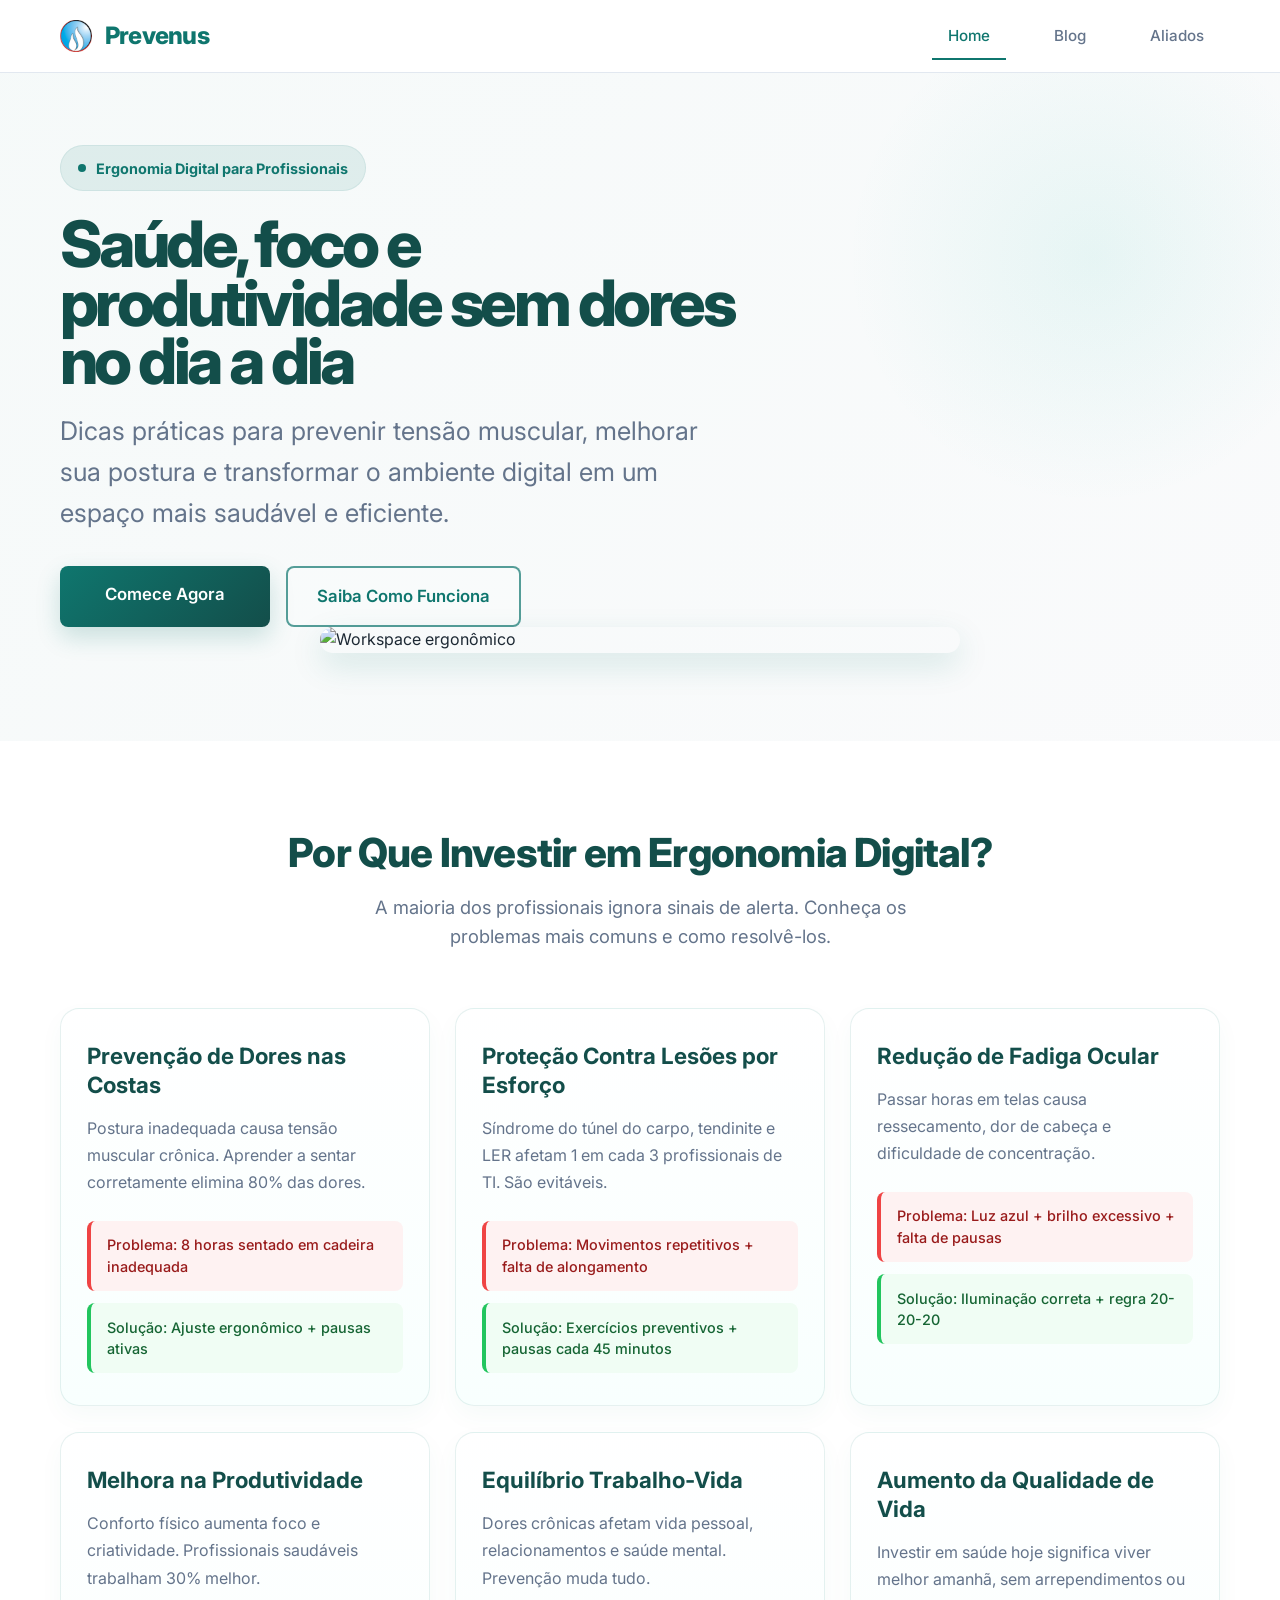
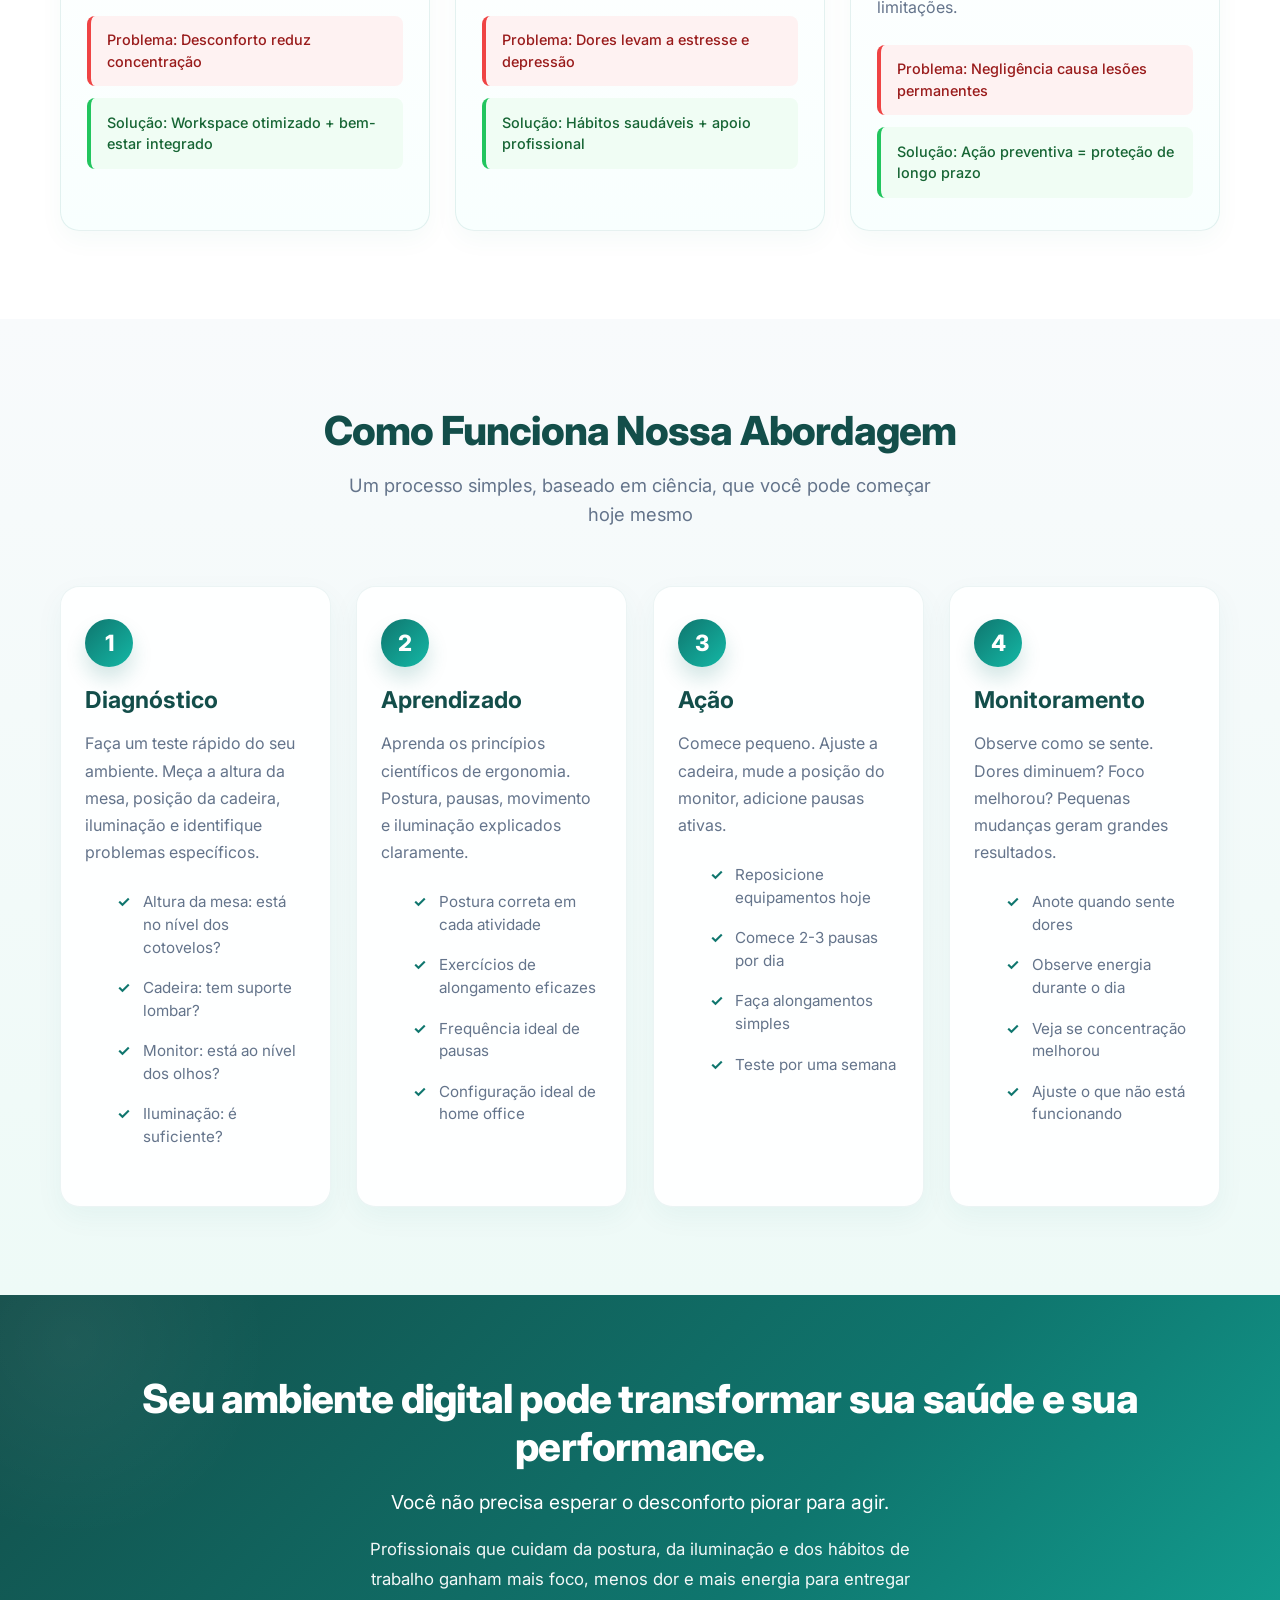
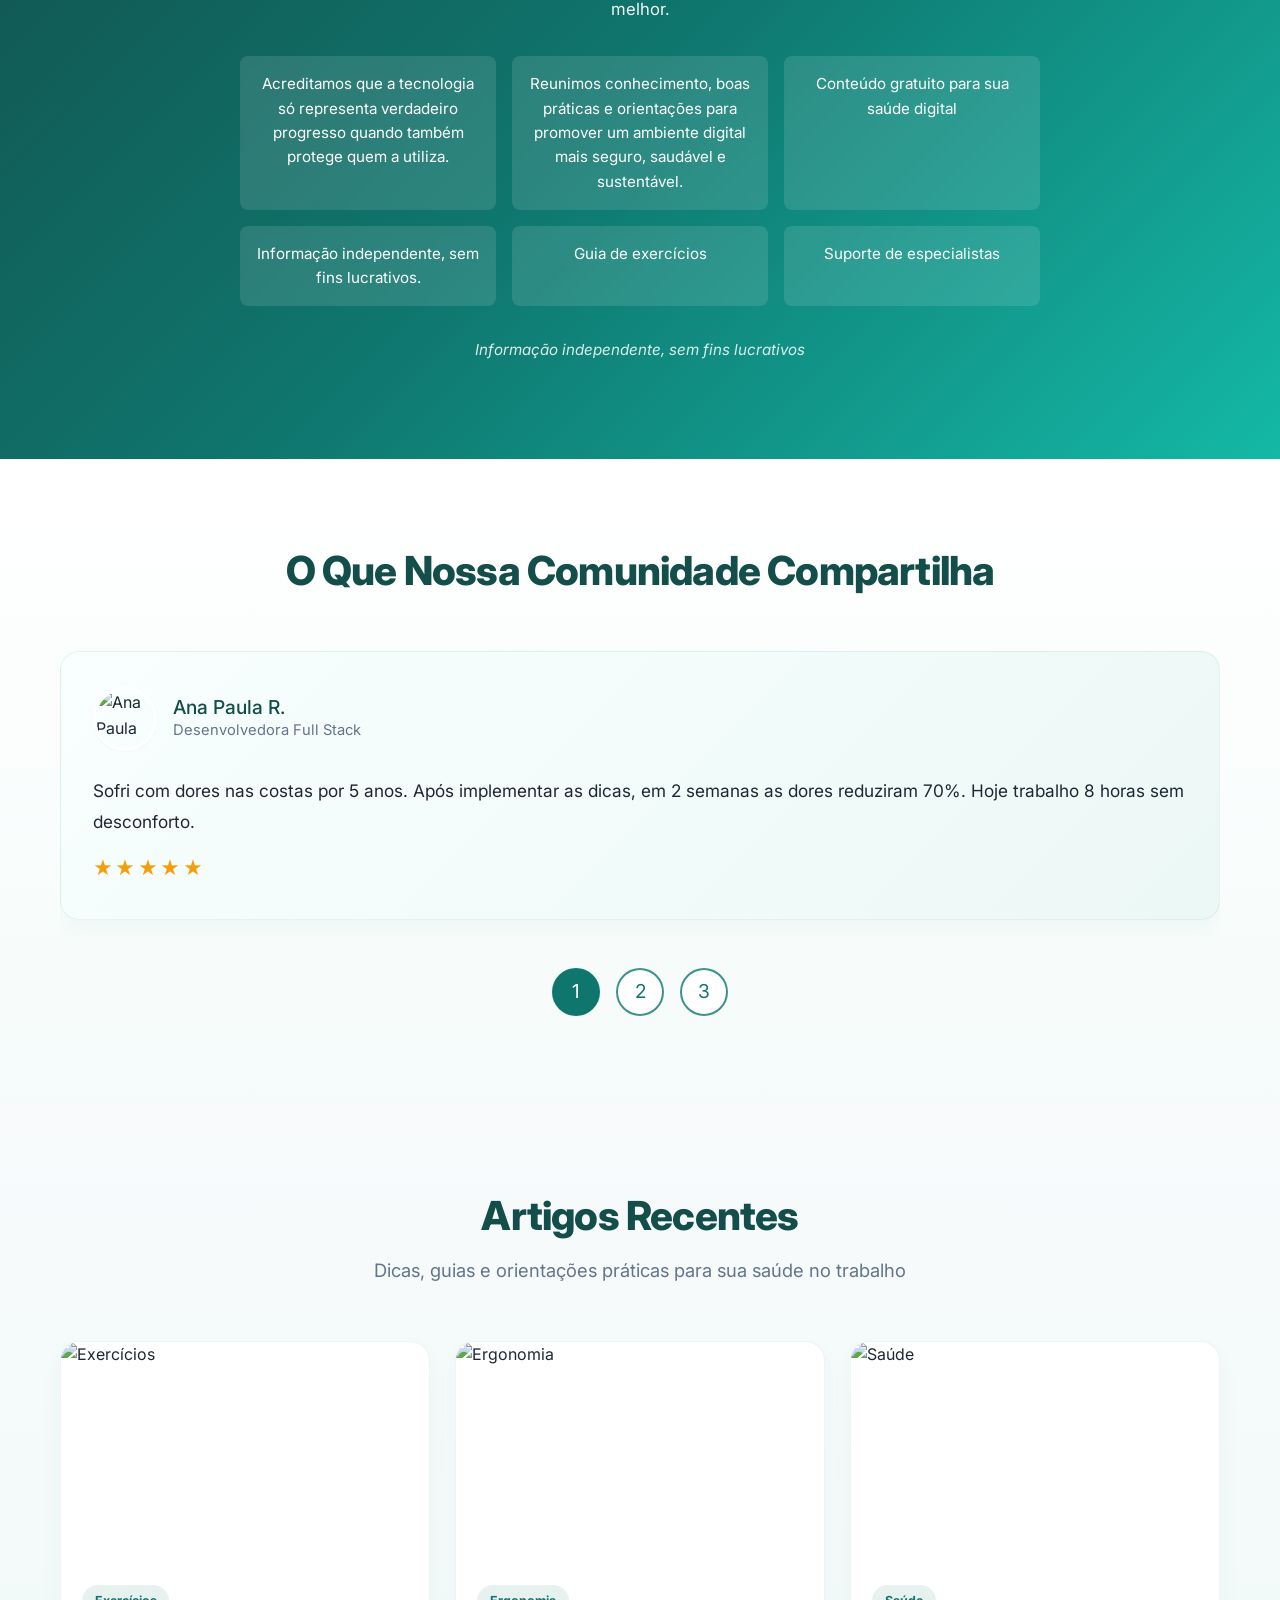
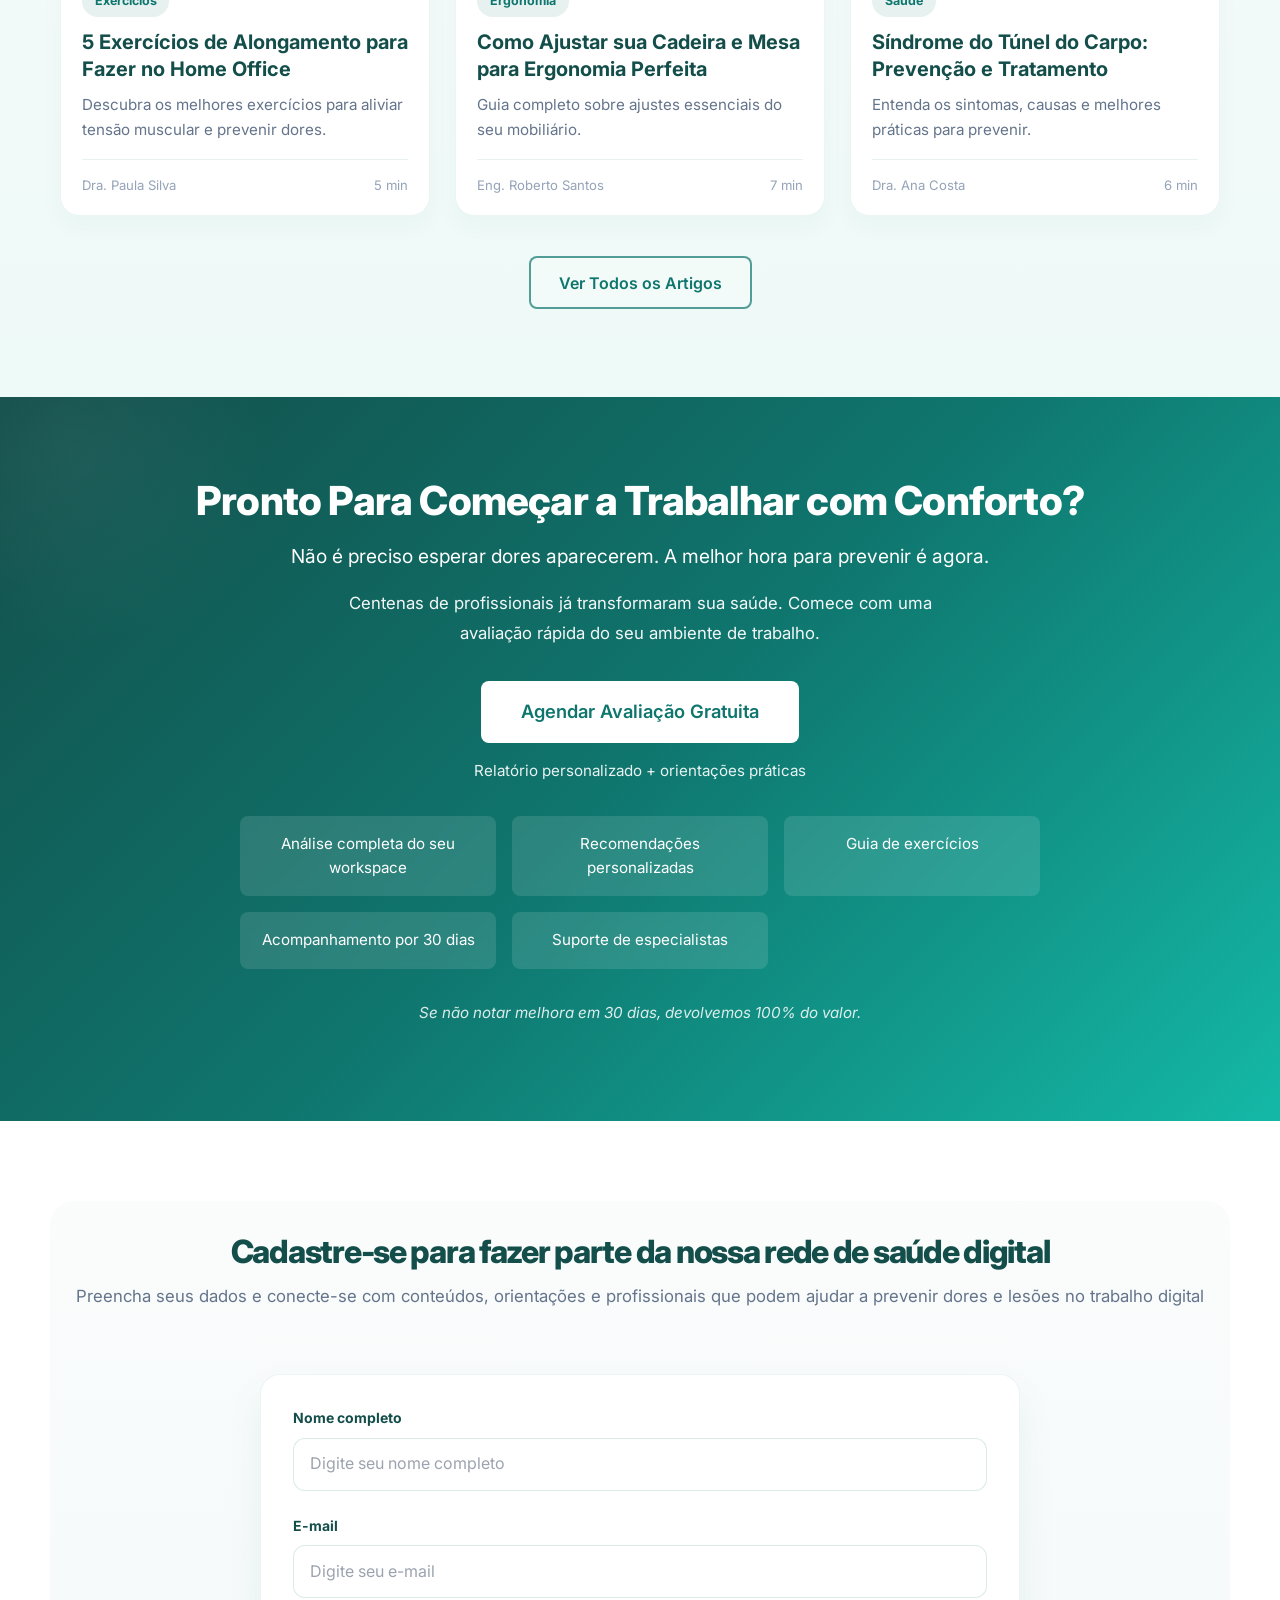
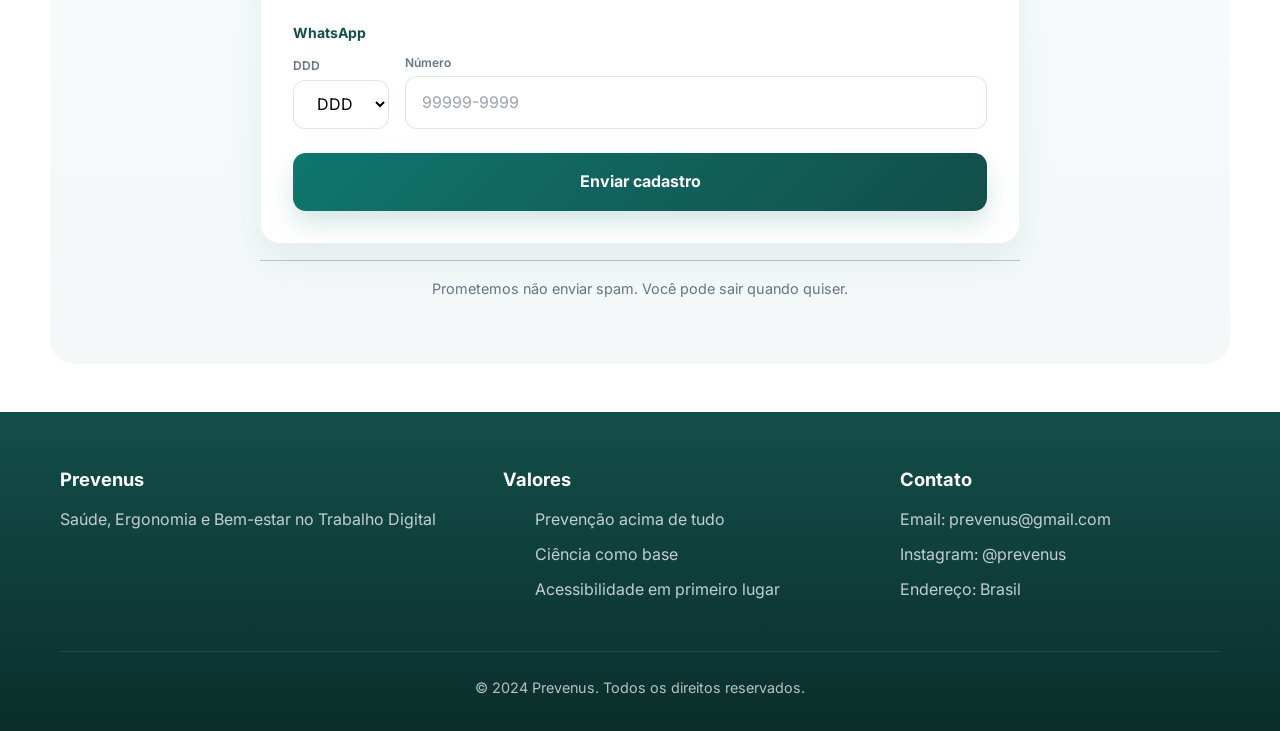
==== index.html @ 3701b4b4 "Initial commit" ====
<!DOCTYPE html>
<html lang="pt-BR">
<head>
    <meta charset="UTF-8">
    <meta name="viewport" content="width=device-width, initial-scale=1.0">
    <title>Prevenus | Ergonomia Digital para Saúde, Produtividade e Bem-Estar</title>
    <meta name="description" content="Prevenus ajuda profissionais de tecnologia a prevenir dores, melhorar a postura e aumentar produtividade com ergonomia digital prática e eficiente.">
    <meta name="keywords" content="ergonomia digital, saúde no trabalho, prevenção de dores, produtividade, home office, bem-estar digital, profissionais de informática">
    <meta property="og:title" content="Prevenus | Ergonomia Digital para Saúde e Produtividade">
    <meta property="og:description" content="Estratégias práticas para prevenir dores, melhorar a postura e manter foco e energia no trabalho digital.">
    <meta property="og:image" content="https://images.pexels.com/photos/3807517/pexels-photo-3807517.jpeg?auto=compress&cs=tinysrgb&w=1200">
    <meta property="og:type" content="website">
    <meta name="twitter:card" content="summary_large_image">
    <meta name="twitter:title" content="Prevenus | Ergonomia Digital para Saúde e Produtividade">
    <meta name="twitter:description" content="Estratégias práticas para prevenir dores, melhorar a postura e manter foco e energia no trabalho digital.">
    <meta name="twitter:image" content="https://images.pexels.com/photos/3807517/pexels-photo-3807517.jpeg?auto=compress&cs=tinysrgb&w=1200">
    <link rel="preconnect" href="https://fonts.googleapis.com">
    <link rel="preconnect" href="https://fonts.gstatic.com" crossorigin>
    <link href="https://fonts.googleapis.com/css2?family=Inter:wght@400;500;600;700;800&display=swap" rel="stylesheet">
    <link href="https://cdn.jsdelivr.net/npm/bootstrap@5.3.3/dist/css/bootstrap.min.css" rel="stylesheet">
    <link rel="stylesheet" href="./css/style.css">
    <link rel="stylesheet" href="./css/estilos_formulario_promocoes.css">
</head>
<body>
    <header class="header">
        <div class="container">
            <a href="index.html" class="logo">
                <span class="logo-icon"><img src="./assets/favicon.ico" alt="Prevenus" class="img-fluid"></span>
                Prevenus
            </a>
            <nav class="nav">
                <a href="index.html" class="nav-link active">Home</a>
                <a href="blog.html" class="nav-link">Blog</a>
                <a href="aliados.html" class="nav-link">Aliados</a>
            </nav>
        </div>
    </header>

    <main>
        <section class="hero">
            <div class="container">
                <div class="hero-content">
                    <div class="hero-badge">
                        <span class="hero-badge-dot"></span>
                        Ergonomia Digital para Profissionais
                    </div>
                    <h1>Saúde, foco e produtividade sem dores no dia a dia</h1>
                    <p class="hero-subtitle">Dicas práticas para prevenir tensão muscular, melhorar sua postura e transformar o ambiente digital em um espaço mais saudável e eficiente.</p>
                    <div class="hero-buttons">
                        <a href="#cta-section" class="btn btn-primary">Comece Agora</a>
                        <a href="#how-it-works" class="btn btn-secondary">Saiba Como Funciona</a>
                    </div>
                </div>
                <div class="hero-image">
                    <img src="https://images.pexels.com/photos/3807517/pexels-photo-3807517.jpeg?auto=compress&cs=tinysrgb&w=800" alt="Workspace ergonômico">
                </div>
            </div>
        </section>

        <section class="benefits">
            <div class="container">
                <div class="section-header">
                    <h2>Por Que Investir em Ergonomia Digital?</h2>
                    <p>A maioria dos profissionais ignora sinais de alerta. Conheça os problemas mais comuns e como resolvê-los.</p>
                </div>
                <div class="benefits-grid">
                    <div class="benefit-card">
                        <h3>Prevenção de Dores nas Costas</h3>
                        <p>Postura inadequada causa tensão muscular crônica. Aprender a sentar corretamente elimina 80% das dores.</p>
                        <div class="problem-solution">
                            <div class="problem">Problema: 8 horas sentado em cadeira inadequada</div>
                            <div class="solution">Solução: Ajuste ergonômico + pausas ativas</div>
                        </div>
                    </div>
                    <div class="benefit-card">
                        <h3>Proteção Contra Lesões por Esforço</h3>
                        <p>Síndrome do túnel do carpo, tendinite e LER afetam 1 em cada 3 profissionais de TI. São evitáveis.</p>
                        <div class="problem-solution">
                            <div class="problem">Problema: Movimentos repetitivos + falta de alongamento</div>
                            <div class="solution">Solução: Exercícios preventivos + pausas cada 45 minutos</div>
                        </div>
                    </div>
                    <div class="benefit-card">
                        <h3>Redução de Fadiga Ocular</h3>
                        <p>Passar horas em telas causa ressecamento, dor de cabeça e dificuldade de concentração.</p>
                        <div class="problem-solution">
                            <div class="problem">Problema: Luz azul + brilho excessivo + falta de pausas</div>
                            <div class="solution">Solução: Iluminação correta + regra 20-20-20</div>
                        </div>
                    </div>
                    <div class="benefit-card">
                        <h3>Melhora na Produtividade</h3>
                        <p>Conforto físico aumenta foco e criatividade. Profissionais saudáveis trabalham 30% melhor.</p>
                        <div class="problem-solution">
                            <div class="problem">Problema: Desconforto reduz concentração</div>
                            <div class="solution">Solução: Workspace otimizado + bem-estar integrado</div>
                        </div>
                    </div>
                    <div class="benefit-card">
                        <h3>Equilíbrio Trabalho-Vida</h3>
                        <p>Dores crônicas afetam vida pessoal, relacionamentos e saúde mental. Prevenção muda tudo.</p>
                        <div class="problem-solution">
                            <div class="problem">Problema: Dores levam a estresse e depressão</div>
                            <div class="solution">Solução: Hábitos saudáveis + apoio profissional</div>
                        </div>
                    </div>
                    <div class="benefit-card">
                        <h3>Aumento da Qualidade de Vida</h3>
                        <p>Investir em saúde hoje significa viver melhor amanhã, sem arrependimentos ou limitações.</p>
                        <div class="problem-solution">
                            <div class="problem">Problema: Negligência causa lesões permanentes</div>
                            <div class="solution">Solução: Ação preventiva = proteção de longo prazo</div>
                        </div>
                    </div>
                </div>
            </div>
        </section>

        <section class="services" id="how-it-works">
            <div class="container">
                <div class="section-header">
                    <h2>Como Funciona Nossa Abordagem</h2>
                    <p>Um processo simples, baseado em ciência, que você pode começar hoje mesmo</p>
                </div>
                <div class="services-grid">
                    <div class="service-card">
                        <div class="service-number">1</div>
                        <h3>Diagnóstico</h3>
                        <p>Faça um teste rápido do seu ambiente. Meça a altura da mesa, posição da cadeira, iluminação e identifique problemas específicos.</p>
                        <ul class="tips-list">
                            <li>Altura da mesa: está no nível dos cotovelos?</li>
                            <li>Cadeira: tem suporte lombar?</li>
                            <li>Monitor: está ao nível dos olhos?</li>
                            <li>Iluminação: é suficiente?</li>
                        </ul>
                    </div>
                    <div class="service-card">
                        <div class="service-number">2</div>
                        <h3>Aprendizado</h3>
                        <p>Aprenda os princípios científicos de ergonomia. Postura, pausas, movimento e iluminação explicados claramente.</p>
                        <ul class="tips-list">
                            <li>Postura correta em cada atividade</li>
                            <li>Exercícios de alongamento eficazes</li>
                            <li>Frequência ideal de pausas</li>
                            <li>Configuração ideal de home office</li>
                        </ul>
                    </div>
                    <div class="service-card">
                        <div class="service-number">3</div>
                        <h3>Ação</h3>
                        <p>Comece pequeno. Ajuste a cadeira, mude a posição do monitor, adicione pausas ativas.</p>
                        <ul class="tips-list">
                            <li>Reposicione equipamentos hoje</li>
                            <li>Comece 2-3 pausas por dia</li>
                            <li>Faça alongamentos simples</li>
                            <li>Teste por uma semana</li>
                        </ul>
                    </div>
                    <div class="service-card">
                        <div class="service-number">4</div>
                        <h3>Monitoramento</h3>
                        <p>Observe como se sente. Dores diminuem? Foco melhorou? Pequenas mudanças geram grandes resultados.</p>
                        <ul class="tips-list">
                            <li>Anote quando sente dores</li>
                            <li>Observe energia durante o dia</li>
                            <li>Veja se concentração melhorou</li>
                            <li>Ajuste o que não está funcionando</li>
                        </ul>
                    </div>
                </div>
            </div>
        </section>

        <section class="cta" id="cta">
            <div class="container">
                <h2>Seu ambiente digital pode transformar sua saúde e sua performance.</h2>
                <p>Você não precisa esperar o desconforto piorar para agir.</p>
                <p class="cta-description">Profissionais que cuidam da postura, da iluminação e dos hábitos de trabalho ganham mais foco, menos dor e mais energia para entregar melhor.</p>
                <div class="cta-features">
                    <div class="cta-feature">Acreditamos que a tecnologia só representa verdadeiro progresso quando também protege quem a utiliza.</div>
                    <div class="cta-feature"> Reunimos conhecimento, boas práticas e orientações para promover um ambiente digital mais seguro, saudável e sustentável.</div>
                    <div class="cta-feature">Conteúdo gratuito para sua saúde digital</div>
                    <div class="cta-feature">Informação independente, sem fins lucrativos.</div>
                    <div class="cta-feature">Guia de exercícios</div>
                    <div class="cta-feature">Suporte de especialistas</div>
                </div>
                <p class="guarantee">Informação independente, sem fins lucrativos</p>
            </div>
        </section>

        <section class="testimonials">
            <div class="container">
                <div class="section-header">
                    <h2>O Que Nossa Comunidade Compartilha</h2>
                </div>
                <div class="testimonials-wrapper">
                    <input type="radio" name="testimonial" id="t1" checked>
                    <input type="radio" name="testimonial" id="t2">
                    <input type="radio" name="testimonial" id="t3">
                    <div class="testimonials-slider">
                        <div class="testimonial-card t1">
                            <div class="testimonial-header">
                                <img src="https://images.pexels.com/photos/774909/pexels-photo-774909.jpeg?auto=compress&cs=tinysrgb&w=200" alt="Ana Paula">
                                <div>
                                    <h4>Ana Paula R.</h4>
                                    <p>Desenvolvedora Full Stack</p>
                                </div>
                            </div>
                            <p class="testimonial-text">Sofri com dores nas costas por 5 anos. Após implementar as dicas, em 2 semanas as dores reduziram 70%. Hoje trabalho 8 horas sem desconforto.</p>
                            <div class="testimonial-rating">&#9733;&#9733;&#9733;&#9733;&#9733;</div>
                        </div>
                        <div class="testimonial-card t2">
                            <div class="testimonial-header">
                                <img src="https://images.pexels.com/photos/1222271/pexels-photo-1222271.jpeg?auto=compress&cs=tinysrgb&w=200" alt="Carlos">
                                <div>
                                    <h4>Carlos M.</h4>
                                    <p>Designer UX/UI</p>
                                </div>
                            </div>
                            <p class="testimonial-text">O guia sobre iluminação foi essencial. Comecei com óculos de filtro azul. Não tenho mais dores de cabeça. Super recomendo!</p>
                            <div class="testimonial-rating">&#9733;&#9733;&#9733;&#9733;&#9733;</div>
                        </div>
                        <div class="testimonial-card t3">
                            <div class="testimonial-header">
                                <img src="https://images.pexels.com/photos/1239291/pexels-photo-1239291.jpeg?auto=compress&cs=tinysrgb&w=200" alt="Marina">
                                <div>
                                    <h4>Marina T.</h4>
                                    <p>Gerente de Projetos</p>
                                </div>
                            </div>
                            <p class="testimonial-text">Implementamos as orientações com toda a equipe. Reduzimos afastamentos em 40% e a produtividade aumentou muito.</p>
                            <div class="testimonial-rating">&#9733;&#9733;&#9733;&#9733;&#9733;</div>
                        </div>
                    </div>
                    <div class="testimonials-nav">
                        <label for="t1" class="testimonial-nav-btn">1</label>
                        <label for="t2" class="testimonial-nav-btn">2</label>
                        <label for="t3" class="testimonial-nav-btn">3</label>
                    </div>
                </div>
            </div>
        </section>

        <section class="articles">
            <div class="container">
                <div class="section-header">
                    <h2>Artigos Recentes</h2>
                    <p>Dicas, guias e orientações práticas para sua saúde no trabalho</p>
                </div>
                <div class="articles-grid">
                    <a href="./posts/post-1.html" class="article-card">
                        <div class="article-image">
                            <img src="https://images.pexels.com/photos/4056723/pexels-photo-4056723.jpeg?auto=compress&cs=tinysrgb&w=1000" alt="Exercícios">
                        </div>
                        <div class="article-content">
                            <span class="article-category">Exercícios</span>
                            <h3>5 Exercícios de Alongamento para Fazer no Home Office</h3>
                            <p class="article-excerpt">Descubra os melhores exercícios para aliviar tensão muscular e prevenir dores.</p>
                            <div class="article-meta">
                                <span>Dra. Paula Silva</span>
                                <span>5 min</span>
                            </div>
                        </div>
                    </a>
                    <a href="./posts/post-2.html" class="article-card">
                        <div class="article-image">
                            <img src="https://images.pexels.com/photos/6238050/pexels-photo-6238050.jpeg?auto=compress&cs=tinysrgb&w=1000" alt="Ergonomia">
                        </div>
                        <div class="article-content">
                            <span class="article-category">Ergonomia</span>
                            <h3>Como Ajustar sua Cadeira e Mesa para Ergonomia Perfeita</h3>
                            <p class="article-excerpt">Guia completo sobre ajustes essenciais do seu mobiliário.</p>
                            <div class="article-meta">
                                <span>Eng. Roberto Santos</span>
                                <span>7 min</span>
                            </div>
                        </div>
                    </a>
                    <a href="./posts/post-3.html" class="article-card">
                        <div class="article-image">
                            <img src="https://images.pexels.com/photos/5473298/pexels-photo-5473298.jpeg?auto=compress&cs=tinysrgb&w=1000" alt="Saúde">
                        </div>
                        <div class="article-content">
                            <span class="article-category">Saúde</span>
                            <h3>Síndrome do Túnel do Carpo: Prevenção e Tratamento</h3>
                            <p class="article-excerpt">Entenda os sintomas, causas e melhores práticas para prevenir.</p>
                            <div class="article-meta">
                                <span>Dra. Ana Costa</span>
                                <span>6 min</span>
                            </div>
                        </div>
                    </a>
                </div>
                <div class="articles-cta">
                    <a href="blog.html" class="btn btn-secondary">Ver Todos os Artigos</a>
                </div>
            </div>
        </section>

        <section class="cta" id="cta-section">
            <div class="container">
                <h2>Pronto Para Começar a Trabalhar com Conforto?</h2>
                <p>Não é preciso esperar dores aparecerem. A melhor hora para prevenir é agora.</p>
                <p class="cta-description">Centenas de profissionais já transformaram sua saúde. Comece com uma avaliação rápida do seu ambiente de trabalho.</p>
                <a href="#leadForm" class="btn btn-large">Agendar Avaliação Gratuita</a>
                <p class="cta-subtext">Relatório personalizado + orientações práticas</p>
                <div class="cta-features">
                    <div class="cta-feature">Análise completa do seu workspace</div>
                    <div class="cta-feature">Recomendações personalizadas</div>
                    <div class="cta-feature">Guia de exercícios</div>
                    <div class="cta-feature">Acompanhamento por 30 dias</div>
                    <div class="cta-feature">Suporte de especialistas</div>
                </div>
                <p class="guarantee">Se não notar melhora em 30 dias, devolvemos 100% do valor.</p>
            </div>
        </section>

        <!-- Seção de contato --> 
        <!-- Seção do formulário de cadastro de leads -->
        <section class="secao_contato">
            <div class="cabecalho_formulario">
                <h2 class="cabecalho_titulo">Cadastre-se para fazer parte da nossa rede de saúde digital</h2>
                <p class="cabecalho_subtitulo">Preencha seus dados e conecte-se com conteúdos, orientações e profissionais que podem ajudar a prevenir dores e lesões no trabalho digital</p>
            </div>
            <div class="form-container">
                <form id="leadForm" class="lead-form">
                    <div class="form-group">
                        <label for="nome" class="form-label">Nome completo</label>
                        <input 
                        type="text" 
                        id="nome" 
                        name="nome" 
                        class="form-input" 
                        placeholder="Digite seu nome completo"
                        required
                        autocomplete="name"
                        />
                        <span class="error-message" id="nomeError"></span>
                    </div>

                    <div class="form-group">
                        <label for="email" class="form-label">E-mail</label>
                        <input
                            type="email"
                            id="email"
                            name="email"
                            class="form-input"
                            placeholder="Digite seu e-mail"
                            required
                            autocomplete="email"
                        />
                        <span class="error-message" id="emailError"></span>
                    </div>

                    <div class="form-group">
                        <label class="form-label">WhatsApp</label>
                        <div class="phone-inputs">
                            <div class="phone-group">
                                <label for="ddd" class="phone-label">DDD</label>
                                <select 
                                    id="ddd" 
                                    name="ddd" 
                                    class="form-input phone-ddd" 
                                    required
                                    autocomplete="tel-area-code"
                                    inputmode="numeric"
                                >
                                    <option value="" disabled selected>DDD</option>
                                    <option value="11">11</option>
                                    <option value="12">12</option>
                                    <option value="13">13</option>
                                    <option value="14">14</option>
                                    <option value="15">15</option>
                                    <option value="16">16</option>
                                    <option value="17">17</option>
                                    <option value="18">18</option>
                                    <option value="19">19</option>
                                    <option value="21">21</option>
                                    <option value="22">22</option>
                                    <option value="24">24</option>
                                    <option value="27">27</option>
                                    <option value="28">28</option>
                                    <option value="31">31</option>
                                    <option value="32">32</option>
                                    <option value="33">33</option>
                                    <option value="34">34</option>
                                    <option value="35">35</option>
                                    <option value="37">37</option>
                                    <option value="38">38</option>
                                    <option value="41">41</option>
                                    <option value="42">42</option>
                                    <option value="43">43</option>
                                    <option value="44">44</option>
                                    <option value="45">45</option>
                                    <option value="46">46</option>
                                    <option value="47">47</option>
                                    <option value="48">48</option>
                                    <option value="49">49</option>
                                    <option value="51">51</option>
                                    <option value="53">53</option>
                                    <option value="54">54</option>
                                    <option value="55">55</option>
                                    <option value="61">61</option>
                                    <option value="62">62</option>
                                    <option value="63">63</option>
                                    <option value="64">64</option>
                                    <option value="65">65</option>
                                    <option value="66">66</option>
                                    <option value="67">67</option>
                                    <option value="68">68</option>
                                    <option value="69">69</option>
                                    <option value="71">71</option>
                                    <option value="73">73</option>
                                    <option value="74">74</option>
                                    <option value="75">75</option>
                                    <option value="77">77</option>
                                    <option value="79">79</option>
                                    <option value="81">81</option>
                                    <option value="82">82</option>
                                    <option value="83">83</option>
                                    <option value="84">84</option>
                                    <option value="85">85</option>
                                    <option value="86">86</option>
                                    <option value="87">87</option>
                                    <option value="88">88</option>
                                    <option value="89">89</option>
                                    <option value="91">91</option>
                                    <option value="92">92</option>
                                    <option value="93">93</option>
                                    <option value="94">94</option>
                                    <option value="95">95</option>
                                    <option value="96">96</option>
                                    <option value="97">97</option>
                                    <option value="98">98</option>
                                    <option value="99">99</option>
                                </select>
                            </div>
                            <div class="phone-group flex-1">
                                <label for="numero" class="phone-label">Número</label>
                                <input 
                                    type="tel" 
                                    id="numero" 
                                    name="numero" 
                                    class="form-input" 
                                    placeholder="99999-9999"
                                    maxlength="10"
                                    required
                                    autocomplete="tel-local"
                                    inputmode="numeric"
                                />
                            </div>
                        </div>
                        <span class="error-message" id="telefoneError"></span>
                    </div>
                    
                    <button type="submit" class="submit-button" id="submitButton">
                        <span class="button-text">Enviar cadastro</span>
                        <div class="loading-spinner" id="loadingSpinner"></div>
                    </button>
                </form>
                
                <hr>
                <p class="microcopy">Prometemos não enviar spam. Você pode sair quando quiser.</p>
                <div id="successMessage" class="success-message" aria-live="polite" aria-atomic="true">
                    <div class="success-icon">✔</div>
                    <h3>Cadastro realizado com sucesso!</h3>
                    <p>Obrigado por se inscrever! Entraremos em contato em breve.</p>
                </div>
            </div>
        </section>
        <!-- Seção do formulário de cadastro de leads -->
    </main>

    <footer class="footer">
        <div class="container">
            <div class="footer-content">
                <div class="footer-section">
                    <h3>Prevenus</h3>
                    <p>Saúde, Ergonomia e Bem-estar no Trabalho Digital</p>
                </div>
                <div class="footer-section">
                    <h3>Valores</h3>
                    <ul>
                        <li>Prevenção acima de tudo</li>
                        <li>Ciência como base</li>
                        <li>Acessibilidade em primeiro lugar</li>
                    </ul>
                </div>
                <div class="footer-section footer-section-contact">
                    <h3>Contato</h3>
                    <p>Email: prevenus@gmail.com</p>
                    <p>Instagram: @prevenus</p>
                    <p>Endereço: Brasil</p>
                </div>
            </div>
            <div class="footer-bottom">
                <p>&copy; 2024 Prevenus. Todos os direitos reservados.</p>
            </div>
        </div>
    </footer>

    <!-- cadastro de leads -->
    <script src="js/cadastraLeads.js"></script>
</body>
</html>
---- css/style.css ----
* {
  margin: 0;
  padding: 0;
  box-sizing: border-box;
}

:root {
  --primary: #0f766e;
  --primary-light: #14b8a6;
  --primary-dark: #134e4a;
  --accent: #0ea5e9;
  --accent-light: #38bdf8;
  --success: #22c55e;
  --warning: #f59e0b;
  --error: #ef4444;
  --text: #1c2833;
  --text-light: #64748b;
  --text-lighter: #94a3b8;
  --border: #e2e8f0;
  --bg-light: #f0fdfa;
  --bg-white: #ffffff;
  --bg-gray: #f8fafc;
  --white: #ffffff;
  --shadow-sm: 0 1px 2px rgba(15, 118, 110, 0.05);
  --shadow-md: 0 4px 12px rgba(15, 118, 110, 0.1);
  --shadow-lg: 0 12px 32px rgba(15, 118, 110, 0.15);
  --radius-sm: 0.5rem;
  --radius-md: 0.75rem;
  --radius-lg: 1rem;
  --radius-xl: 1.5rem;
}

html {
  scroll-behavior: smooth;
}

body {
  font-family: 'Inter', -apple-system, BlinkMacSystemFont, 'Segoe UI', Roboto, sans-serif;
  color: var(--text);
  background: var(--bg-white);
  line-height: 1.6;
  -webkit-font-smoothing: antialiased;
  overflow-x: hidden;
  min-height: 100vh;
  display: flex;
  flex-direction: column;
}

main {
  flex: 1;
}

img {
  max-width: 100%;
  display: block;
  height: auto;
}

.container {
  max-width: 1200px;
  margin: 0 auto;
  padding: 0 20px;
}

/* Header */
.header {
  background: rgba(255, 255, 255, 0.95);
  -webkit-backdrop-filter: blur(12px);
  backdrop-filter: blur(12px);
  border-bottom: 1px solid var(--border);
  position: sticky;
  top: 0;
  z-index: 1000;
  transition: box-shadow 0.3s ease;
}

.header.scrolled {
  box-shadow: var(--shadow-md);
}

.header .container {
  display: flex;
  justify-content: space-between;
  align-items: center;
  padding: 1rem 20px;
}

.logo {
  font-size: 1.5rem;
  font-weight: 800;
  color: var(--primary);
  text-decoration: none;
  letter-spacing: -0.03em;
  display: flex;
  align-items: center;
  gap: 0.8rem;
}

.logo-icon {
  width: 32px;
  height: 32px;
  background: linear-gradient(135deg, var(--primary) 0%, var(--primary-light) 100%);
  border-radius: var(--radius-sm);
  display: flex;
  align-items: center;
  justify-content: center;
  color: white;
  font-size: 1.2rem;
  flex-shrink: 0;
}

.logo-icon img {
  display: block;
  width: 100%;
  height: 100%;
  object-fit: contain;
}

.nav {
  display: flex;
  gap: 2rem;
  align-items: center;
}

.nav-link {
  color: var(--text-light);
  text-decoration: none;
  font-weight: 500;
  font-size: 0.95rem;
  transition: color 0.3s ease;
  position: relative;
}

.nav-link::after {
  content: '';
  position: absolute;
  bottom: -4px;
  left: 0;
  width: 0;
  height: 2px;
  background: var(--primary);
  transition: width 0.3s ease;
}

.nav-link:hover {
  color: var(--primary);
}

.nav-link:hover::after,
.nav-link.active::after {
  width: 100%;
}

.nav-link.active {
  color: var(--primary);
}

.cta-nav {
  background: var(--primary);
  color: var(--white) !important;
  padding: 0.6rem 1.25rem;
  border-radius: var(--radius-sm);
  transition: all 0.3s ease;
}

.cta-nav::after {
  display: none;
}

.cta-nav:hover {
  background: var(--primary-light);
  transform: translateY(-1px);
  box-shadow: var(--shadow-md);
}

/* Buttons */
.btn {
  display: inline-block;
  padding: 0.8rem 1.75rem;
  border: none;
  border-radius: var(--radius-sm);
  font-size: 1rem;
  font-weight: 600;
  cursor: pointer;
  transition: all 0.3s ease;
  text-decoration: none;
}

.btn-primary {
  background: linear-gradient(135deg, var(--primary) 0%, var(--primary-dark) 100%);
  color: var(--white);
  box-shadow: 0 10px 24px rgba(15, 118, 110, 0.2);
}

.btn-primary:hover {
  background: linear-gradient(135deg, var(--primary-light) 0%, var(--primary) 100%);
  transform: translateY(-2px);
  box-shadow: 0 12px 24px rgba(15, 118, 110, 0.25);
}

.btn-secondary {
  background: rgba(255, 255, 255, 0.2);
  color: var(--primary);
  border: 2px solid rgba(15, 118, 110, 0.7);
}

.btn-secondary:hover {
  background: var(--primary);
  color: var(--white);
  transform: translateY(-2px);
}

.btn-large {
  padding: 1.1rem 2.5rem;
  font-size: 1.15rem;
}

/* Hero */
.hero {
  padding: 4.5rem 0 5.5rem;
  background: linear-gradient(135deg, rgba(15, 118, 110, 0.04) 0%, rgba(148, 163, 184, 0.05) 100%);
  position: relative;
  overflow: hidden;
}

.hero::before {
  content: '';
  position: absolute;
  top: -10%;
  right: -5%;
  width: 500px;
  height: 500px;
  background: radial-gradient(circle, rgba(20, 184, 166, 0.08) 0%, transparent 70%);
  border-radius: 50%;
}

.hero .container {
  position: relative;
  z-index: 1;
  display: block;
}

.hero .row {
  align-items: center;
}

.hero-content {
  max-width: 680px;
}

.hero-content h1 {
  font-size: clamp(3rem, 5vw, 6.2rem);
  margin-bottom: 1.25rem;
  line-height: 0.92;
  color: var(--primary-dark);
  font-weight: 800;
  letter-spacing: -0.055em;
}

.hero-subtitle {
  max-width: 640px;
  font-size: clamp(1.15rem, 2vw, 1.6rem);
  color: var(--text-light);
  margin-bottom: 2rem;
  line-height: 1.6;
}

.hero-buttons {
  display: flex;
  gap: 1rem;
  flex-wrap: wrap;
  margin-top: 0.5rem;
}

.hero-buttons .btn {
  min-width: 210px;
  padding: 1rem 1.8rem;
  font-size: 1.05rem;
}

.hero-image {
  display: flex;
  justify-content: center;
}

.hero-image img {
  width: 100%;
  max-width: 640px;
  border-radius: var(--radius-xl);
  box-shadow: var(--shadow-lg);
  transition: transform 0.4s ease;
}

.hero-image:hover img {
  transform: scale(1.02);
}

.hero-badge {
  display: inline-flex;
  align-items: center;
  gap: 0.6rem;
  background: rgba(15, 118, 110, 0.1);
  color: var(--primary);
  padding: 0.7rem 1.15rem;
  border-radius: 999px;
  font-size: 0.9rem;
  font-weight: 700;
  margin-bottom: 1.5rem;
  box-shadow: inset 0 0 0 1px rgba(15, 118, 110, 0.08);
}

.hero-badge-dot {
  width: 8px;
  height: 8px;
  background: var(--primary);
  border-radius: 50%;
  animation: pulse 2s infinite;
}

@keyframes pulse {
  0%, 100% { opacity: 1; transform: scale(1); }
  50% { opacity: 0.5; transform: scale(1.3); }
}

/* Sections */
.section-header {
  text-align: center;
  margin-bottom: 3.5rem;
}

.section-header h2 {
  font-size: 2.5rem;
  margin-bottom: 1rem;
  color: var(--primary-dark);
  font-weight: 800;
  letter-spacing: -0.02em;
}

.section-header p {
  font-size: 1.15rem;
  color: var(--text-light);
  max-width: 600px;
  margin: 0 auto;
}

/* Benefits */
.benefits {
  padding: 5.5rem 0;
  background: var(--bg-white);
}

.benefits-grid {
  display: grid;
  grid-template-columns: repeat(auto-fit, minmax(320px, 1fr));
  gap: 1.6rem;
}

.benefit-card {
  background: linear-gradient(180deg, #ffffff 0%, #f8fffe 100%);
  padding: 2rem 1.6rem;
  border-radius: 1.2rem;
  border: 1px solid rgba(15, 118, 110, 0.1);
  box-shadow: 0 10px 24px rgba(15, 118, 110, 0.04);
  transition: all 0.3s ease;
}

.benefit-card:hover {
  transform: translateY(-6px);
  box-shadow: 0 18px 34px rgba(15, 118, 110, 0.12);
  border-color: rgba(15, 118, 110, 0.2);
}

.benefit-card h3 {
  font-size: 1.4rem;
  margin-bottom: 1rem;
  color: var(--primary-dark);
  font-weight: 700;
  line-height: 1.3;
}

.benefit-card > p {
  color: var(--text-light);
  line-height: 1.7;
  margin-bottom: 0;
}

.problem-solution {
  display: flex;
  flex-direction: column;
  gap: 0.75rem;
  margin-top: 1.5rem;
}

.problem, .solution {
  padding: 0.85rem 1rem;
  border-radius: var(--radius-sm);
  font-size: 0.9rem;
  line-height: 1.5;
  font-weight: 500;
}

.problem {
  background: #fef2f2;
  color: #991b1b;
  border-left: 4px solid var(--error);
}

.solution {
  background: #f0fdf4;
  color: #166534;
  border-left: 4px solid var(--success);
}

/* Services */
.services {
  padding: 5.5rem 0;
  background: linear-gradient(180deg, #f8fafc 0%, #eefaf7 100%);
}

.services-grid {
  display: grid;
  grid-template-columns: repeat(auto-fit, minmax(260px, 1fr));
  gap: 1.6rem;
}

.service-card {
  background: rgba(255, 255, 255, 0.9);
  padding: 2rem 1.5rem;
  border-radius: 1.2rem;
  border: 1px solid rgba(15, 118, 110, 0.08);
  box-shadow: 0 10px 28px rgba(15, 118, 110, 0.05);
  transition: all 0.3s ease;
  position: relative;
  overflow: hidden;
}

.service-card::before {
  content: '';
  position: absolute;
  top: 0;
  left: 0;
  width: 100%;
  height: 4px;
  background: linear-gradient(90deg, var(--primary) 0%, var(--primary-light) 100%);
  transform: scaleX(0);
  transform-origin: left;
  transition: transform 0.3s ease;
}

.service-card:hover::before {
  transform: scaleX(1);
}

.service-card:hover {
  box-shadow: 0 18px 36px rgba(15, 118, 110, 0.12);
  transform: translateY(-6px);
  border-color: rgba(15, 118, 110, 0.2);
}

.service-number {
  display: inline-flex;
  align-items: center;
  justify-content: center;
  width: 3rem;
  height: 3rem;
  background: linear-gradient(135deg, var(--primary) 0%, var(--primary-light) 100%);
  color: var(--white);
  border-radius: 50%;
  font-size: 1.4rem;
  font-weight: 800;
  margin-bottom: 1.25rem;
  box-shadow: 0 12px 20px rgba(15, 118, 110, 0.18);
}

.service-card h3 {
  font-size: 1.45rem;
  margin-bottom: 1rem;
  color: var(--primary-dark);
  font-weight: 700;
}

.service-card > p {
  color: var(--text-light);
  margin-bottom: 1rem;
  line-height: 1.7;
}

.tips-list {
  list-style: none;
  margin-top: 1rem;
}

.tips-list li {
  padding: 0.55rem 0 0.55rem 1.6rem;
  position: relative;
  color: var(--text-light);
  font-size: 0.95rem;
  line-height: 1.5;
}

.tips-list li::before {
  content: "✓";
  position: absolute;
  left: 0;
  color: var(--primary);
  font-weight: bold;
}

/* Testimonials */
.testimonials {
  padding: 5.5rem 0;
  background: linear-gradient(180deg, #ffffff 0%, #f5fbfa 100%);
}

.testimonials-slider {
  position: relative;
  overflow: hidden;
  min-height: 285px;
}

.testimonials-wrapper {
  position: relative;
}

.testimonials-wrapper > input[type="radio"] {
  position: absolute;
  width: 1px;
  height: 1px;
  padding: 0;
  margin: -1px;
  overflow: hidden;
  clip: rect(0, 0, 0, 0);
  white-space: nowrap;
  border: 0;
}

.testimonial-card {
  background: linear-gradient(135deg, #f8fffe 0%, #ecf8f6 100%);
  padding: 2.2rem 2rem;
  border-radius: 1.2rem;
  border: 1px solid rgba(15, 118, 110, 0.08);
  box-shadow: 0 12px 24px rgba(15, 118, 110, 0.04);
  opacity: 0;
  position: absolute;
  width: 100%;
  transition: opacity 0.5s ease;
}

.testimonials-wrapper #t1:checked ~ .testimonials-slider .t1,
.testimonials-wrapper #t2:checked ~ .testimonials-slider .t2,
.testimonials-wrapper #t3:checked ~ .testimonials-slider .t3 {
  opacity: 1;
  position: relative;
}

.testimonial-header {
  display: flex;
  gap: 1rem;
  margin-bottom: 1.5rem;
  align-items: center;
}

.testimonial-header img {
  width: 64px;
  height: 64px;
  border-radius: 50%;
  object-fit: cover;
  border: 3px solid var(--white);
  box-shadow: var(--shadow-sm);
}

.testimonial-header h4 {
  margin: 0;
  font-size: 1.2rem;
  color: var(--primary-dark);
}

.testimonial-header p {
  margin: 0;
  color: var(--text-light);
  font-size: 0.92rem;
}

.testimonial-text {
  font-size: 1.08rem;
  color: var(--text);
  line-height: 1.8;
  margin-bottom: 1rem;
}

.testimonial-rating {
  color: var(--warning);
  font-size: 1.2rem;
  letter-spacing: 0.15rem;
}

.testimonials-nav {
  display: flex;
  justify-content: center;
  gap: 1rem;
  margin-top: 2rem;
}

.testimonial-nav-btn {
  width: 3rem;
  height: 3rem;
  border-radius: 50%;
  border: 2px solid rgba(15, 118, 110, 0.8);
  background: var(--white);
  cursor: pointer;
  font-size: 1.2rem;
  color: var(--primary);
  transition: all 0.3s ease;
  display: flex;
  align-items: center;
  justify-content: center;
}

.testimonial-nav-btn:hover {
  background: var(--primary);
  color: var(--white);
  transform: scale(1.1);
}

#t1:checked ~ .testimonials-nav label[for="t1"],
#t2:checked ~ .testimonials-nav label[for="t2"],
#t3:checked ~ .testimonials-nav label[for="t3"] {
  background: var(--primary);
  color: var(--white);
}

#t1:focus-visible ~ .testimonials-nav label[for="t1"],
#t2:focus-visible ~ .testimonials-nav label[for="t2"],
#t3:focus-visible ~ .testimonials-nav label[for="t3"] {
  outline: 3px solid var(--accent);
  outline-offset: 3px;
}

/* Articles */
.articles {
  padding: 5.5rem 0;
  background: linear-gradient(180deg, #f8fafc 0%, #eefaf7 100%);
}

.articles-grid {
  display: grid;
  grid-template-columns: repeat(auto-fit, minmax(300px, 1fr));
  gap: 1.6rem;
}

.article-card {
  background: rgba(255, 255, 255, 0.96);
  border-radius: 1.2rem;
  overflow: hidden;
  border: 1px solid rgba(15, 118, 110, 0.08);
  box-shadow: 0 10px 22px rgba(15, 118, 110, 0.04);
  transition: all 0.3s ease;
  cursor: pointer;
  text-decoration: none;
  color: inherit;
  display: block;
}

.article-card:hover {
  transform: translateY(-6px);
  box-shadow: 0 18px 32px rgba(15, 118, 110, 0.12);
}

.article-image {
  width: 100%;
  height: 220px;
  overflow: hidden;
}

.article-image img {
  width: 100%;
  height: 100%;
  object-fit: cover;
  transition: transform 0.4s ease;
}

.article-card:hover .article-image img {
  transform: scale(1.06);
}

.article-content {
  padding: 1.4rem 1.3rem 1.2rem;
}

.article-category {
  display: inline-block;
  background: rgba(15, 118, 110, 0.1);
  color: var(--primary);
  padding: 0.38rem 0.8rem;
  border-radius: 999px;
  font-size: 0.78rem;
  font-weight: 700;
  margin-bottom: 0.75rem;
}

.article-card h3 {
  font-size: 1.25rem;
  margin-bottom: 0.55rem;
  color: var(--primary-dark);
  font-weight: 700;
  line-height: 1.35;
}

.article-excerpt {
  color: var(--text-light);
  font-size: 0.95rem;
  margin-bottom: 1rem;
  line-height: 1.7;
}

.article-meta {
  display: flex;
  justify-content: space-between;
  font-size: 0.82rem;
  color: var(--text-lighter);
  border-top: 1px solid rgba(15, 118, 110, 0.1);
  padding-top: 0.9rem;
}

.articles-cta {
  text-align: center;
  margin-top: 2.5rem;
}

/* CTA */
.cta {
  padding: 5rem 0;
  background: linear-gradient(135deg, var(--primary-dark) 0%, var(--primary) 50%, var(--primary-light) 100%);
  color: var(--white);
  text-align: center;
  position: relative;
  overflow: hidden;
}

.cta::before {
  content: '';
  position: absolute;
  top: -20%;
  left: -10%;
  width: 400px;
  height: 400px;
  background: radial-gradient(circle, rgba(255, 255, 255, 0.05) 0%, transparent 70%);
  border-radius: 50%;
}

.cta .container {
  position: relative;
  z-index: 1;
}

.cta h2 {
  font-size: 2.5rem;
  margin-bottom: 1rem;
  font-weight: 800;
  letter-spacing: -0.02em;
}

.cta > .container > p:nth-of-type(1) {
  font-size: 1.2rem;
  margin-bottom: 1rem;
}

.cta-description {
  max-width: 600px;
  margin: 0 auto 2rem;
  font-size: 1.05rem;
  line-height: 1.8;
  opacity: 0.95;
}

.cta .btn-large {
  background: var(--white);
  color: var(--primary);
  margin-bottom: 1rem;
}

.cta .btn-large:hover {
  transform: translateY(-3px);
  box-shadow: 0 12px 32px rgba(0, 0, 0, 0.2);
}

.cta-subtext {
  font-size: 0.95rem;
  margin-bottom: 2rem;
  opacity: 0.9;
}

.cta-features {
  display: grid;
  grid-template-columns: repeat(auto-fit, minmax(200px, 1fr));
  gap: 1rem;
  margin: 2rem auto;
  max-width: 800px;
}

.cta-feature {
  background: rgba(255, 255, 255, 0.12);
  padding: 1rem;
  border-radius: var(--radius-sm);
  font-size: 0.95rem;
  backdrop-filter: blur(4px);
}

.guarantee {
  font-size: 0.95rem;
  margin-top: 2rem;
  font-style: italic;
  opacity: 0.85;
}

/* Shared blog/post styles */
.category-badge {
  display: inline-flex;
  align-items: center;
  justify-content: center;
  min-height: 2rem;
  padding: 0.45rem 0.85rem;
  border-radius: 999px;
  font-size: 0.75rem;
  font-weight: 700;
  letter-spacing: 0.02em;
  text-transform: uppercase;
}

.category-badge.cat-ergonomia,
.category-badge.cat-exercicios,
.category-badge.cat-saude,
.category-badge.cat-produtividade,
.category-badge.cat-gaming,
.category-badge.cat-ambiente,
.category-badge.cat-prevencao-de-lesoes,
.category-badge.cat-home-office,
.category-badge.cat-exercicios-e-saude {
  background: rgba(15, 118, 110, 0.1);
  color: var(--primary);
}

.nav-post-card {
  display: block;
  background: rgba(255, 255, 255, 0.96);
  border: 1px solid rgba(15, 118, 110, 0.1);
  border-radius: 1rem;
  box-shadow: 0 8px 18px rgba(15, 118, 110, 0.06);
  padding: 1rem 1.1rem;
  text-decoration: none;
  color: var(--text);
  transition: all 0.3s ease;
}

.nav-post-card:hover {
  transform: translateY(-2px);
  box-shadow: 0 12px 22px rgba(15, 118, 110, 0.12);
  text-decoration: none;
  color: var(--text);
}

.blog-post-content {
  font-size: 1.05rem;
  line-height: 1.9;
  color: var(--text);
}

.blog-post-content h2,
.blog-post-content h3,
.blog-post-content h4 {
  color: var(--primary-dark);
  margin-top: 2rem;
  margin-bottom: 0.75rem;
  font-weight: 700;
}

.blog-post-content p,
.blog-post-content li {
  margin-bottom: 1rem;
  color: var(--text);
}

.blog-post-content img {
  width: 100%;
  max-height: 420px;
  object-fit: cover;
  border-radius: 1rem;
  margin: 1.5rem 0;
  box-shadow: var(--shadow-md);
}

.blog-post-content ul,
.blog-post-content ol {
  margin: 1rem 0 1rem 1.5rem;
}

.blog-post-content blockquote {
  background: rgba(15, 118, 110, 0.06);
  border-left: 4px solid var(--primary);
  border-radius: 0 0.75rem 0.75rem 0;
  color: var(--text-light);
  padding: 1rem 1.25rem;
  margin: 1.5rem 0;
  font-style: italic;
}

.navbar-eh {
  background: rgba(255, 255, 255, 0.96);
  backdrop-filter: blur(10px);
  border-bottom: 1px solid rgba(15, 118, 110, 0.08);
  box-shadow: none;
}

.navbar-eh.scrolled {
  box-shadow: var(--shadow-md);
}

.navbar-eh .nav-link {
  color: var(--text-light);
  font-weight: 600;
}

.navbar-eh .nav-link:hover,
.navbar-eh .nav-link:focus {
  color: var(--primary);
}

.btn-gradient {
  background: linear-gradient(135deg, var(--primary) 0%, var(--primary-dark) 100%);
  color: var(--white);
  border: 0;
  border-radius: 999px;
  font-weight: 700;
  box-shadow: 0 10px 20px rgba(15, 118, 110, 0.2);
}

.btn-gradient:hover {
  color: var(--white);
  filter: brightness(1.04);
}

.footer-eh {
  background: linear-gradient(180deg, var(--primary-dark) 0%, #0b2e2a 100%);
  color: rgba(255, 255, 255, 0.8);
  padding: 4rem 0 2rem;
}

.footer-eh a,
.footer-eh span,
.footer-eh li,
.footer-eh p {
  color: rgba(255, 255, 255, 0.82);
}

.footer-social {
  display: inline-flex;
  width: 2.5rem;
  height: 2.5rem;
  align-items: center;
  justify-content: center;
  border-radius: 50%;
  background: rgba(255, 255, 255, 0.08);
  color: var(--white);
  transition: all 0.3s ease;
}

.footer-social:hover {
  background: rgba(255, 255, 255, 0.16);
  transform: translateY(-2px);
  color: var(--white);
}

/* Blog Hero */
.blog-hero {
  padding: 4rem 0;
  background: linear-gradient(135deg, var(--primary-dark) 0%, var(--primary) 100%);
  color: var(--white);
  text-align: center;
}

.blog-hero h1 {
  font-size: 2.75rem;
  margin-bottom: 0.75rem;
  font-weight: 800;
  letter-spacing: -0.02em;
}

.blog-hero p {
  font-size: 1.15rem;
  opacity: 0.9;
}

/* Blog Layout */
.blog-layout {
  display: grid;
  grid-template-columns: 1fr 300px;
  gap: 2.5rem;
  padding: 3rem 0;
}

.blog-posts {
  display: grid;
  gap: 1.5rem;
}

.blog-post-link,
.blog-post-link:hover {
  color: inherit;
  text-decoration: none;
}

.blog-post-link:focus-visible {
  outline: 2px solid var(--primary);
  outline-offset: 4px;
}

.blog-post-preview {
  background: var(--bg-white);
  border: 1px solid var(--border);
  border-radius: var(--radius-lg);
  overflow: hidden;
  transition: all 0.3s ease;
  cursor: pointer;
  text-decoration: none;
  color: inherit;
  display: block;
}

.blog-post-preview:hover {
  box-shadow: var(--shadow-lg);
  transform: translateY(-3px);
}

.blog-post-header {
  display: grid;
  grid-template-columns: 200px 1fr;
  gap: 1.5rem;
  padding: 1.5rem;
}

.blog-post-image {
  width: 100%;
  height: 150px;
  border-radius: var(--radius-md);
  object-fit: cover;
}

.blog-post-info h3 {
  font-size: 1.3rem;
  margin-bottom: 0.5rem;
  color: var(--primary-dark);
  font-weight: 700;
}

.blog-post-info > p {
  color: var(--text-light);
  margin-bottom: 1rem;
  line-height: 1.6;
}

.blog-post-meta {
  display: flex;
  justify-content: space-between;
  font-size: 0.85rem;
  color: var(--text-lighter);
}

/* Blog Sidebar */
.blog-sidebar {
  display: flex;
  flex-direction: column;
  gap: 2rem;
}

.sidebar-widget {
  background: var(--bg-gray);
  padding: 1.5rem;
  border-radius: var(--radius-lg);
  border: 1px solid var(--border);
}

.sidebar-widget h3 {
  font-size: 1.1rem;
  margin-bottom: 1rem;
  color: var(--primary-dark);
  font-weight: 700;
}

.categories-list,
.recent-posts {
  display: flex;
  flex-direction: column;
  gap: 0.5rem;
}

.category-link {
  padding: 0.5rem 0.75rem;
  color: var(--text-light);
  text-decoration: none;
  cursor: pointer;
  border-radius: var(--radius-sm);
  transition: all 0.3s ease;
  font-size: 0.95rem;
  display: block;
  border: none;
  background: none;
  text-align: left;
  width: 100%;
  font-family: inherit;
}

.category-link:hover,
.category-link.active {
  background: var(--primary);
  color: var(--white);
  padding-left: 1rem;
}

.blog-post-preview[hidden] {
  display: none;
}

.recent-post-link {
  padding: 0.5rem 0.75rem;
  color: var(--text-light);
  text-decoration: none;
  cursor: pointer;
  border-radius: var(--radius-sm);
  transition: all 0.3s ease;
  font-size: 0.9rem;
  display: block;
}

.recent-post-link:hover {
  background: var(--primary);
  color: var(--white);
  padding-left: 1rem;
}

/* Blog Post Page */
.post-container {
  max-width: 800px;
  margin: 0 auto;
  padding: 3rem 20px;
}

.post-header {
  margin-bottom: 2rem;
  text-align: center;
}

.post-header h1 {
  font-size: 2.5rem;
  margin-bottom: 1.5rem;
  color: var(--primary-dark);
  font-weight: 800;
  letter-spacing: -0.02em;
  line-height: 1.2;
}

.post-header img {
  width: 100%;
  max-height: 400px;
  object-fit: cover;
  border-radius: var(--radius-xl);
  margin-bottom: 1.5rem;
}

.post-meta {
  display: flex;
  justify-content: center;
  gap: 2rem;
  flex-wrap: wrap;
  color: var(--text-light);
  font-size: 0.95rem;
}

.post-content {
  line-height: 1.8;
  margin: 2rem auto;
}

.post-content h2 {
  font-size: 1.8rem;
  margin: 2.5rem 0 1rem;
  color: var(--primary-dark);
  font-weight: 700;
}

.post-content h3 {
  font-size: 1.3rem;
  margin: 1.5rem 0 0.75rem;
  color: var(--primary-dark);
}

.post-content p {
  margin-bottom: 1rem;
  color: var(--text);
}

.post-content ul,
.post-content ol {
  margin: 1rem 0 1rem 2rem;
}

.post-content li {
  margin-bottom: 0.5rem;
  color: var(--text);
}

.post-content blockquote {
  border-left: 4px solid var(--primary);
  padding: 1rem 1.5rem;
  margin: 1.5rem 0;
  background: var(--bg-light);
  border-radius: 0 var(--radius-sm) var(--radius-sm) 0;
  color: var(--text-light);
  font-style: italic;
}

.post-navigation {
  padding: 2rem 0;
  text-align: center;
  border-top: 1px solid var(--border);
  margin-top: 3rem;
  display: flex;
  justify-content: center;
  gap: 1rem;
}

.post-not-found {
  text-align: center;
  padding: 4rem 0;
}

.post-not-found h2 {
  font-size: 1.5rem;
  color: var(--primary-dark);
  margin-bottom: 1rem;
}

.post-not-found p {
  color: var(--text-light);
  margin-bottom: 2rem;
}

/* Footer */
.footer {
  background: linear-gradient(180deg, var(--primary-dark) 0%, #0b2e2a 100%);
  color: var(--white);
  padding: 3.5rem 0 1rem;
  margin-top: 3rem;
}

.footer-content {
  display: grid;
  grid-template-columns: 1.2fr 1fr 1fr;
  gap: 2rem;
  margin-bottom: 2rem;
  align-items: start;
}

.footer-section {
  min-width: 0;
}

.footer-section-contact {
  justify-self: end;
  width: 100%;
  max-width: 320px;
}

.footer-section h3 {
  margin-bottom: 1rem;
  font-size: 1.15rem;
  font-weight: 700;
}

.footer-section p,
.footer-section li {
  color: rgba(255, 255, 255, 0.75);
  margin-bottom: 0.5rem;
  line-height: 1.7;
}

.footer-section ul {
  list-style: none;
}

.footer-bottom {
  border-top: 1px solid rgba(255, 255, 255, 0.1);
  padding-top: 1.5rem;
  text-align: center;
  color: rgba(255, 255, 255, 0.7);
  font-size: 0.9rem;
}

/* Responsive */
@media (max-width: 768px) {
  .hero {
    padding: 3rem 0 4rem;
  }

  .hero .container {
    grid-template-columns: 1fr;
    gap: 2.5rem;
  }

  .hero-content h1 {
    font-size: clamp(2.4rem, 11vw, 4.2rem);
  }

  .hero-subtitle {
    font-size: 1.1rem;
  }

  .hero-buttons {
    flex-direction: column;
    align-items: stretch;
  }

  .hero-buttons .btn {
    width: 100%;
    min-width: unset;
  }

  .nav {
    gap: 1rem;
    font-size: 0.9rem;
    flex-wrap: wrap;
    justify-content: center;
  }

  .header .container {
    flex-wrap: wrap;
    justify-content: center;
  }

  .section-header h2 {
    font-size: 1.8rem;
  }

  .blog-layout {
    grid-template-columns: 1fr;
  }

  .blog-post-header {
    grid-template-columns: 1fr;
  }

  .blog-post-image {
    height: 200px;
  }

  .benefits-grid,
  .services-grid,
  .articles-grid {
    grid-template-columns: 1fr;
  }

  .post-header h1 {
    font-size: 1.8rem;
  }

  .cta h2 {
    font-size: 1.8rem;
  }
}

@media (max-width: 640px) {
  .header .container {
    flex-direction: column;
    gap: 0.75rem;
  }

  .nav {
    width: 100%;
    justify-content: space-around;
    flex-wrap: wrap;
  }

  .hero-content h1 {
    font-size: 1.7rem;
  }

  .hero-subtitle {
    font-size: 1rem;
  }

  .section-header h2 {
    font-size: 1.5rem;
  }

  .cta h2 {
    font-size: 1.5rem;
  }

  .blog-hero h1 {
    font-size: 1.8rem;
  }

  .post-header h1 {
    font-size: 1.5rem;
  }

  .footer-content {
    grid-template-columns: 1fr;
  }

  .footer-section-contact {
    justify-self: stretch;
    max-width: none;
  }

  .lead-form {
    padding: 1.25rem;
  }

  .phone-inputs {
    flex-direction: column;
    align-items: stretch;
  }

  .phone-ddd {
    width: 100%;
  }

  .container {
    padding-left: 16px;
    padding-right: 16px;
  }

  .benefit-card,
  .service-card,
  .article-card,
  .sidebar-widget,
  .blog-post-preview {
    border-radius: 1rem;
  }

  .article-content,
  .blog-post-header,
  .sidebar-widget {
    padding-left: 1rem;
    padding-right: 1rem;
  }
}

@media (max-width: 480px) {
  .hero {
    padding-top: 2.5rem;
  }

  .btn {
    width: 100%;
    text-align: center;
  }

  .hero-buttons .btn,
  .articles-cta .btn {
    width: 100%;
  }

  .section-header {
    margin-bottom: 2.25rem;
  }

  .blog-hero {
    padding: 3rem 0 2.5rem;
  }

  .post-container {
    padding-top: 2rem;
  }

  .post-meta {
    gap: 0.75rem;
    font-size: 0.85rem;
  }
}

  .hero-aliados {
    background: linear-gradient(135deg, rgba(15, 118, 110, 0.04) 0%, rgba(148, 163, 184, 0.06) 100%);
    position: relative;
    overflow: hidden;
  }

  .hero-aliados::before {
    content: "";
    position: absolute;
    top: -20%;
    right: -8%;
    width: 500px;
    height: 500px;
    background: radial-gradient(circle, rgba(20, 184, 166, 0.10) 0%, transparent 70%);
    border-radius: 50%;
  }

  .hero-aliados .container {
    position: relative;
    z-index: 1;
  }

  .hero-aliados .hero-content {
    max-width: 640px;
  }

  .hero-aliados .hero-badge {
    margin-bottom: 1.5rem;
  }

  .hero-aliados h1 {
    font-size: clamp(2.5rem, 4vw, 4.75rem);
    color: var(--primary-dark);
    line-height: 0.96;
    letter-spacing: -0.055em;
    margin: 0 0 1.25rem;
    font-weight: 800;
  }

  .hero-aliados .hero-subtitle {
    max-width: 620px;
    margin: 0;
    font-size: clamp(1.08rem, 2vw, 1.45rem);
    color: var(--text-light);
    line-height: 1.7;
  }

  .hero-aliados .hero-image img {
    width: 100%;
    max-width: 620px;
    border-radius: var(--radius-xl);
    box-shadow: var(--shadow-lg);
  }

  .info-grid,
  .steps-grid,
  .resp-grid,
  .aliados-grid {
    display: grid;
    gap: 1.6rem;
    grid-template-columns: repeat(auto-fit, minmax(260px, 1fr));
  }

  .info-card,
  .step-card,
  .resp-card,
  .aliado-card {
    background: linear-gradient(180deg, #ffffff 0%, #f8fffe 100%);
    border: 1px solid rgba(15, 118, 110, 0.08);
    border-radius: var(--radius-lg);
    box-shadow: 0 10px 28px rgba(15, 118, 110, 0.05);
    transition: transform 0.3s ease, box-shadow 0.3s ease, border-color 0.3s ease;
  }

  .info-card:hover,
  .step-card:hover,
  .resp-card:hover,
  .aliado-card:hover {
    transform: translateY(-6px);
    box-shadow: 0 18px 36px rgba(15, 118, 110, 0.12);
    border-color: rgba(15, 118, 110, 0.18);
  }

  .info-card,
  .step-card,
  .resp-card {
    padding: 2rem 1.5rem;
    position: relative;
  }

  .info-card h3,
  .step-card h3,
  .resp-card h3,
  .aliado-card h3 {
    margin-bottom: 0.8rem;
    color: var(--primary-dark);
    font-weight: 700;
  }

  .info-card p,
  .step-card p,
  .resp-card p,
  .aliado-card p {
    color: var(--text-light);
    line-height: 1.75;
    margin: 0;
  }

  .step-card {
    padding-top: 2.4rem;
  }

  .step-number {
    position: absolute;
    top: -16px;
    left: 22px;
    width: 42px;
    height: 42px;
    border-radius: 50%;
    background: linear-gradient(135deg, var(--primary) 0%, var(--primary-light) 100%);
    display: flex;
    align-items: center;
    justify-content: center;
    color: var(--white);
    font-size: 1rem;
    font-weight: 800;
    box-shadow: 0 12px 20px rgba(15, 118, 110, 0.18);
  }

  .aliado-card {
    padding: 1.1rem;
    text-align: left;
  }

  .aliado-card img {
    width: 100%;
    height: 220px;
    object-fit: cover;
    border-radius: var(--radius-md);
    margin-bottom: 1rem;
  }

  .aliado-card h3 {
    margin-bottom: 0.65rem;
  }

  .aliado-card p + p {
    margin-top: 0.35rem;
  }

  .aliado-card .btn {
    margin-top: 1.15rem;
  }

  .table-responsive {
    background: rgba(255, 255, 255, 0.9);
    border: 1px solid var(--border);
    border-radius: var(--radius-lg);
    box-shadow: 0 12px 28px rgba(15, 118, 110, 0.04);
    overflow: hidden;
  }

  .table {
    margin-bottom: 0;
    border-collapse: collapse;
    width: 100%;
  }

  .table thead th {
    background: linear-gradient(135deg, var(--primary) 0%, var(--primary-dark) 100%);
    color: var(--white);
    font-size: 0.8rem;
    letter-spacing: 0.04em;
    text-transform: uppercase;
    padding: 1rem 0.9rem;
    border-bottom: 0;
    vertical-align: middle;
  }

  .table tbody td {
    padding: 1rem 0.9rem;
    vertical-align: middle;
    color: var(--text);
    border-color: rgba(15, 118, 110, 0.08);
  }

  .table-striped > tbody > tr:nth-of-type(odd) > td {
    background: rgba(15, 118, 110, 0.02);
  }

  .table-striped > tbody > tr:nth-of-type(even) > td {
    background: rgba(255, 255, 255, 0.8);
  }

  .aviso-legal {
    background: linear-gradient(180deg, #f8fafc 0%, #eefaf7 100%);
    border-top: 1px solid rgba(15, 118, 110, 0.08);
  }

  .aviso-legal h2 {
    margin-bottom: 1rem;
    color: var(--primary-dark);
    font-weight: 800;
  }

  .aviso-legal p {
    max-width: 960px;
    color: var(--text-light);
    line-height: 1.8;
    margin: 0;
  }

  @media (max-width: 767px) {
    .hero-aliados {
      padding-top: 4rem;
    }

    .hero-aliados h1 {
      font-size: 2.5rem;
    }

    .section-header h2 {
      font-size: 2rem;
    }

    .table-responsive {
      overflow-x: auto;
    }

    .table {
      min-width: 720px;
    }
  }
---- css/estilos_formulario_promocoes.css ----
/* Estilos adicionais para a seção de promoções de index.html e para a seção de contato de contato.html */
/* Container */
.secao_contato {
  max-width: 1180px;
  margin: 5rem auto 0 auto;
  padding: 2rem 1.25rem 3rem;
  min-height: 70vh;
  display: flex;
  flex-direction: column;
  justify-content: center;
  gap: 2rem;
  background: linear-gradient(180deg, rgba(15, 118, 110, 0.02) 0%, rgba(15, 118, 110, 0.05) 100%);
  border-radius: 1.5rem;
}

/* Cabeçalho do formulário */
.cabecalho_formulario {
  text-align: center;
  margin-bottom: 1rem;
}

.cabecalho_titulo {
  font-size: clamp(1.8rem, 2.5vw, 2.7rem);
  font-weight: 800;
  color: var(--primary-dark);
  margin-bottom: 0.75rem;
  letter-spacing: -0.04em;
}

.cabecalho_subtitulo {
  font-size: 1.05rem;
  color: var(--text-light);
}

/* Formulário */
.form-container {
  position: relative;
  max-width: 760px;
  margin: 0 auto;
  width: 100%;
}

.lead-form {
  background: rgba(255, 255, 255, 0.96);
  padding: 2rem;
  border-radius: 1.25rem;
  box-shadow: 0 18px 36px rgba(15, 118, 110, 0.08);
  border: 1px solid rgba(15, 118, 110, 0.08);
  transition: all 200ms ease;
}

.lead-form:hover {
  box-shadow: 0 20px 40px rgba(15, 118, 110, 0.12);
}

/* Campos */
.form-group {
  margin-bottom: 1.5rem;
}

.form-label {
  display: block;
  text-align: left;
  font-size: 0.875rem;
  font-weight: 700;
  color: var(--primary-dark);
  margin-bottom: 0.5rem;
}

.phone-label {
  display: block;
  text-align: left;
  font-size: 0.75rem;
  font-weight: 600;
  color: var(--text-light);
  margin-bottom: 0.25rem;
}

/* Input */
.form-input {
  width: 100%;
  padding: 0.8rem 1rem;
  border: 1.5px solid rgba(15, 118, 110, 0.15);
  border-radius: 0.75rem;
  font-size: 1rem;
  font-family: Inter, system-ui, sans-serif;
  background-color: #fff;
  transition: all 150ms ease;
  outline: none;
}

.form-input:focus {
  border-color: var(--primary);
  box-shadow: 0 0 0 4px rgba(15, 118, 110, 0.12);
  transform: translateY(-1px);
}

.form-input:hover:not(:focus) {
  border-color: rgba(15, 118, 110, 0.3);
}

.form-input::placeholder {
  color: #9ca3af;
}

/* Telefone agrupado */
.phone-inputs {
  display: grid;
  grid-template-columns: 1fr;
  gap: 0.75rem;
  align-items: end;
}

.phone-group {
  display: flex;
  flex-direction: column;
}

.phone-group.flex-1 {
  flex: 1;
}

.phone-ddd {
  max-width: 100%;
  text-align: center;
}

@media (min-width: 480px) {
  .phone-inputs {
    grid-template-columns: minmax(86px, 96px) minmax(0, 1fr);
    gap: 1rem;
  }

  .phone-ddd {
    width: 100%;
  }
}

/* Botão submit */
.submit-button {
  width: 100%;
  background: linear-gradient(135deg, var(--primary) 0%, var(--primary-dark) 100%);
  color: var(--white);
  border: none;
  padding: 1rem 1.5rem;
  border-radius: 0.8rem;
  font-size: 1rem;
  font-weight: 700;
  font-family: Inter, system-ui, sans-serif;
  cursor: pointer;
  transition: all 200ms ease;
  position: relative;
  overflow: hidden;
  min-height: 56px;
  display: flex;
  align-items: center;
  justify-content: center;
  box-shadow: 0 12px 24px rgba(15, 118, 110, 0.18);
}

.submit-button:hover:not(:disabled) {
  background: linear-gradient(135deg, var(--primary-light) 0%, var(--primary) 100%);
  color: var(--white);
  transform: translateY(-2px);
  box-shadow: 0 16px 28px rgba(15, 118, 110, 0.22);
}

.submit-button:active {
  transform: translateY(0);
}

.submit-button:disabled {
  opacity: 0.7;
  cursor: not-allowed;
  box-shadow: none;
}

.form-status {
  margin-top: 0.85rem;
  text-align: center;
  color: var(--text-light);
  font-size: 0.9rem;
}

/* Botão loading */
.button-text {
  transition: opacity 150ms ease;
}

.submit-button.loading .button-text {
  opacity: 0;
}

.loading-spinner {
  position: absolute;
  width: 20px;
  height: 20px;
  border: 2px solid transparent;
  border-top: 2px solid white;
  border-radius: 50%;
  animation: spin 1s linear infinite;
  opacity: 0;
  transition: opacity 150ms ease;
}

.submit-button.loading .loading-spinner {
  opacity: 1;
}

@keyframes spin {
  to { transform: rotate(360deg); }
}

/* Feedback de erro */
.error-message {
  display: block;
  color: #ef4444;
  font-size: 0.875rem;
  margin-top: 0.5rem;
  opacity: 0;
  transform: translateY(-8px);
  transition: all 150ms ease;
}

.error-message.show {
  opacity: 1;
  transform: translateY(0);
}

.form-input.error {
  border-color: #ef4444;
  background-color: #fee2e2;
}

.form-input.error:focus {
  box-shadow: 0 0 0 3px #fee2e2;
}

/* Feedback de sucesso */
.success-message {
  position: absolute;
  top: 0;
  left: 0;
  right: 0;
  background: white;
  padding: 2rem;
  border-radius: 1rem;
  box-shadow: 0 20px 25px -5px rgba(0,0,0,0.1), 0 8px 10px -6px rgba(0,0,0,0.1);
  border: 1px solid #10b981;
  text-align: center;
  opacity: 0;
  transform: translateY(20px) scale(0.95);
  transition: all 300ms ease;
  pointer-events: none;
}

.success-message.show {
  opacity: 1;
  transform: translateY(0) scale(1);
  pointer-events: auto;
}

.success-icon {
  width: 60px;
  height: 60px;
  background: #10b981;
  color: white;
  border-radius: 50%;
  display: flex;
  align-items: center;
  justify-content: center;
  font-size: 1.5rem;
  font-weight: bold;
  margin: 0 auto 1rem;
  animation: successPulse 0.6s ease-out;
}

.microcopy {
  text-align: center;
  color: var(--text-light);
  font-size: 0.9rem;
  margin-top: 1rem;
}

@keyframes successPulse {
  0% { transform: scale(0); opacity: 0; }
  50% { transform: scale(1.1); }
  100% { transform: scale(1); opacity: 1; }
}
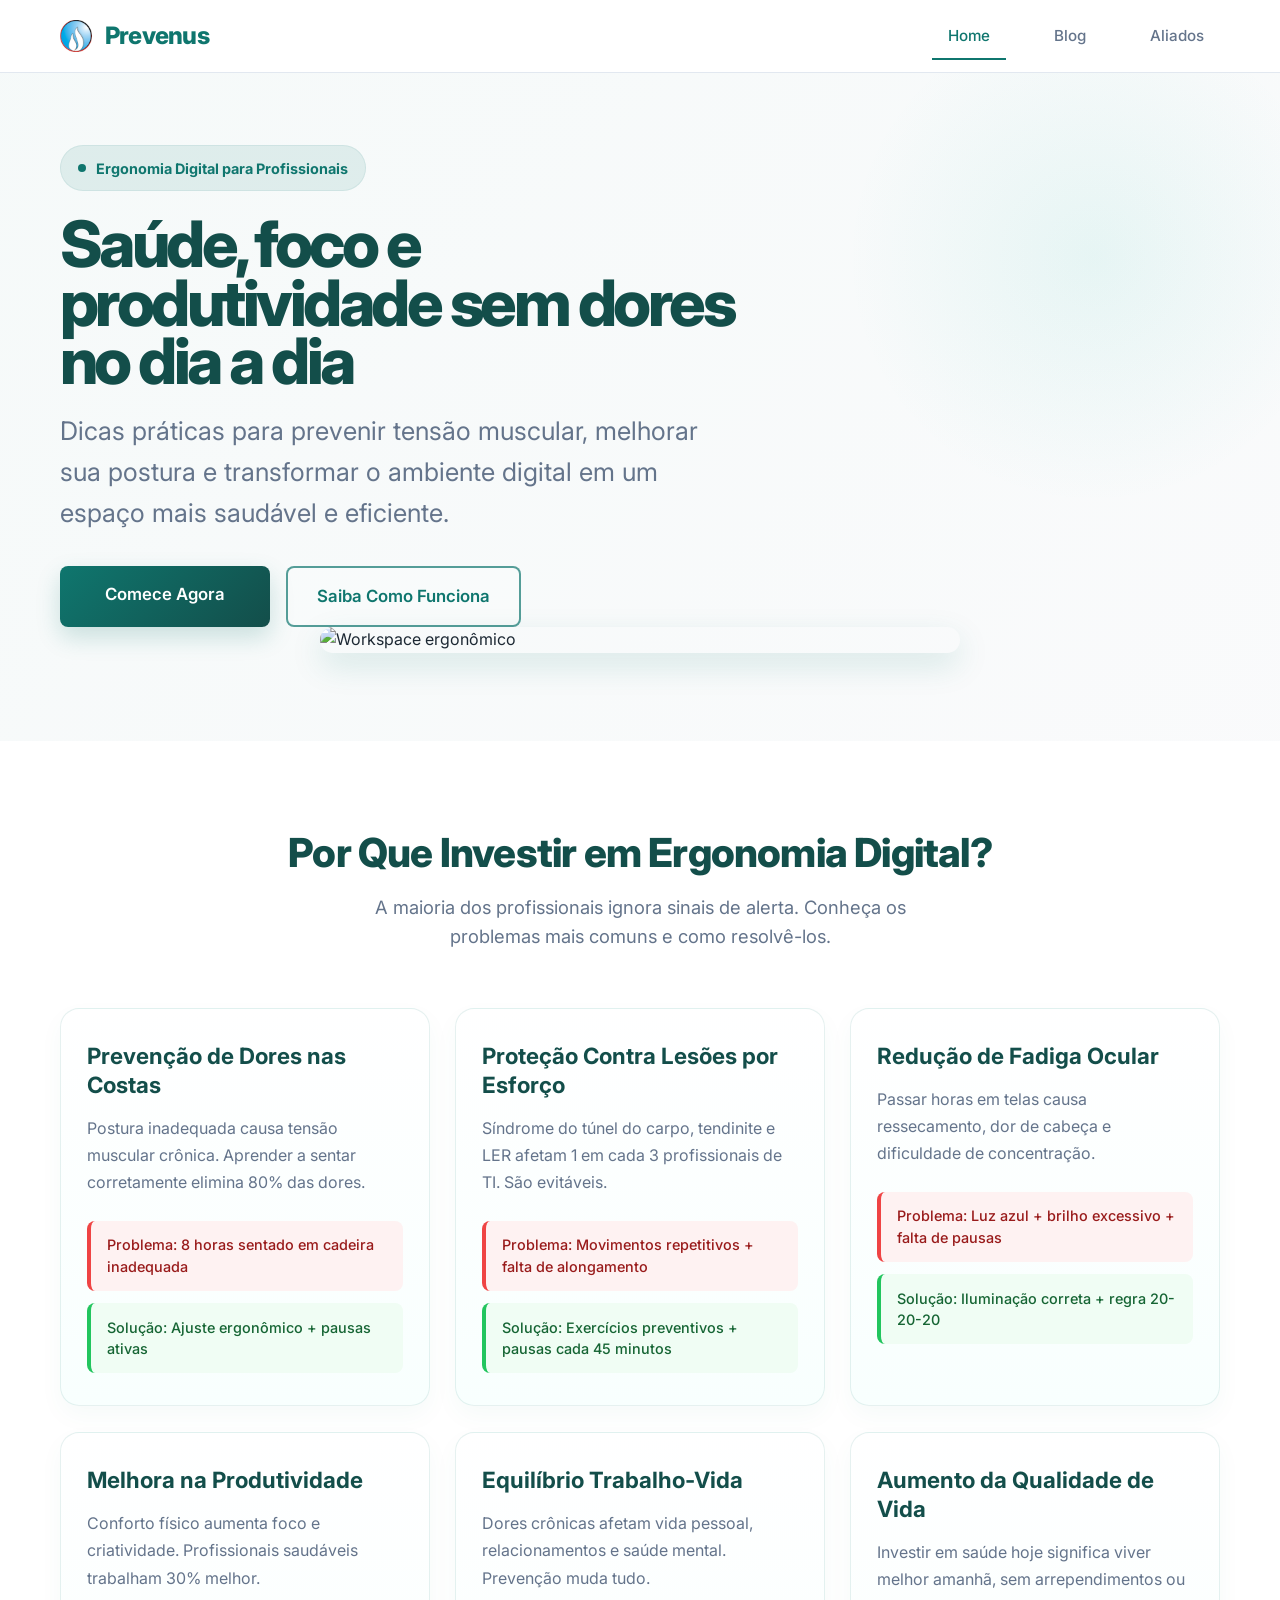
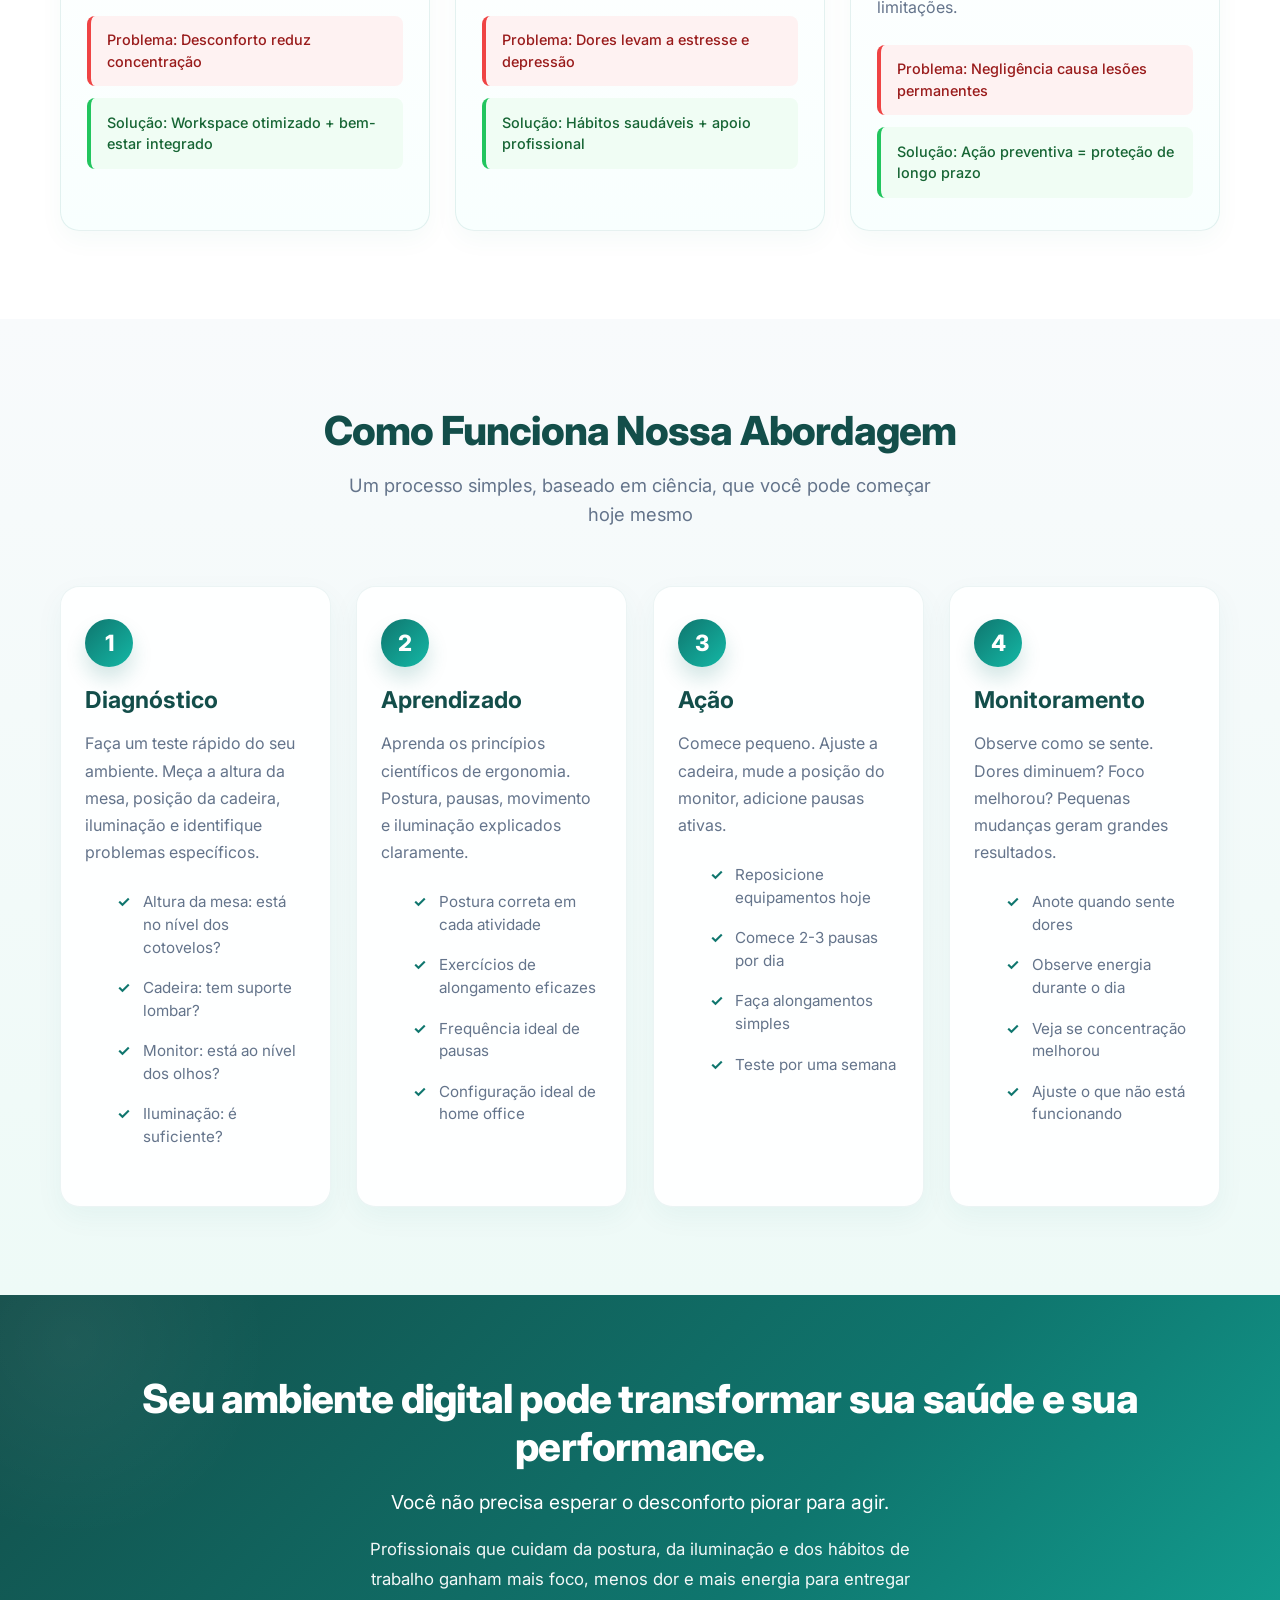
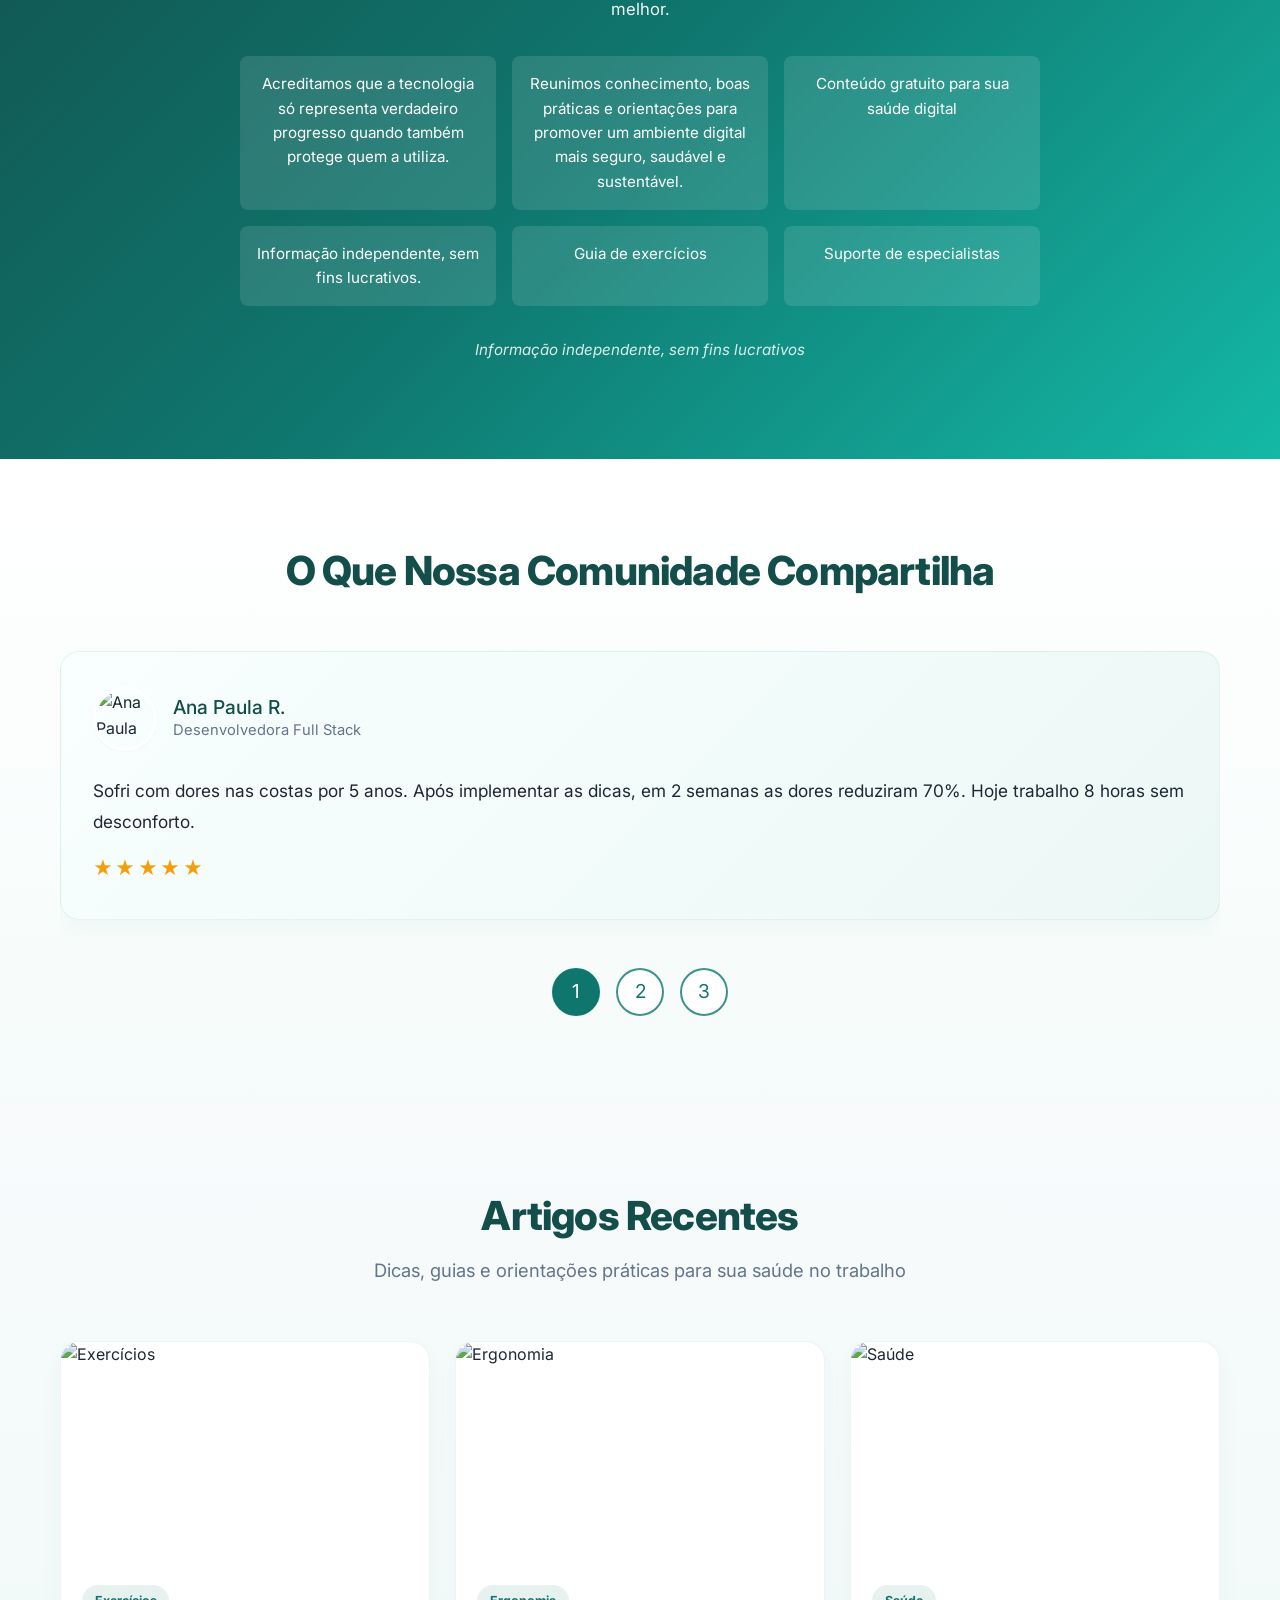
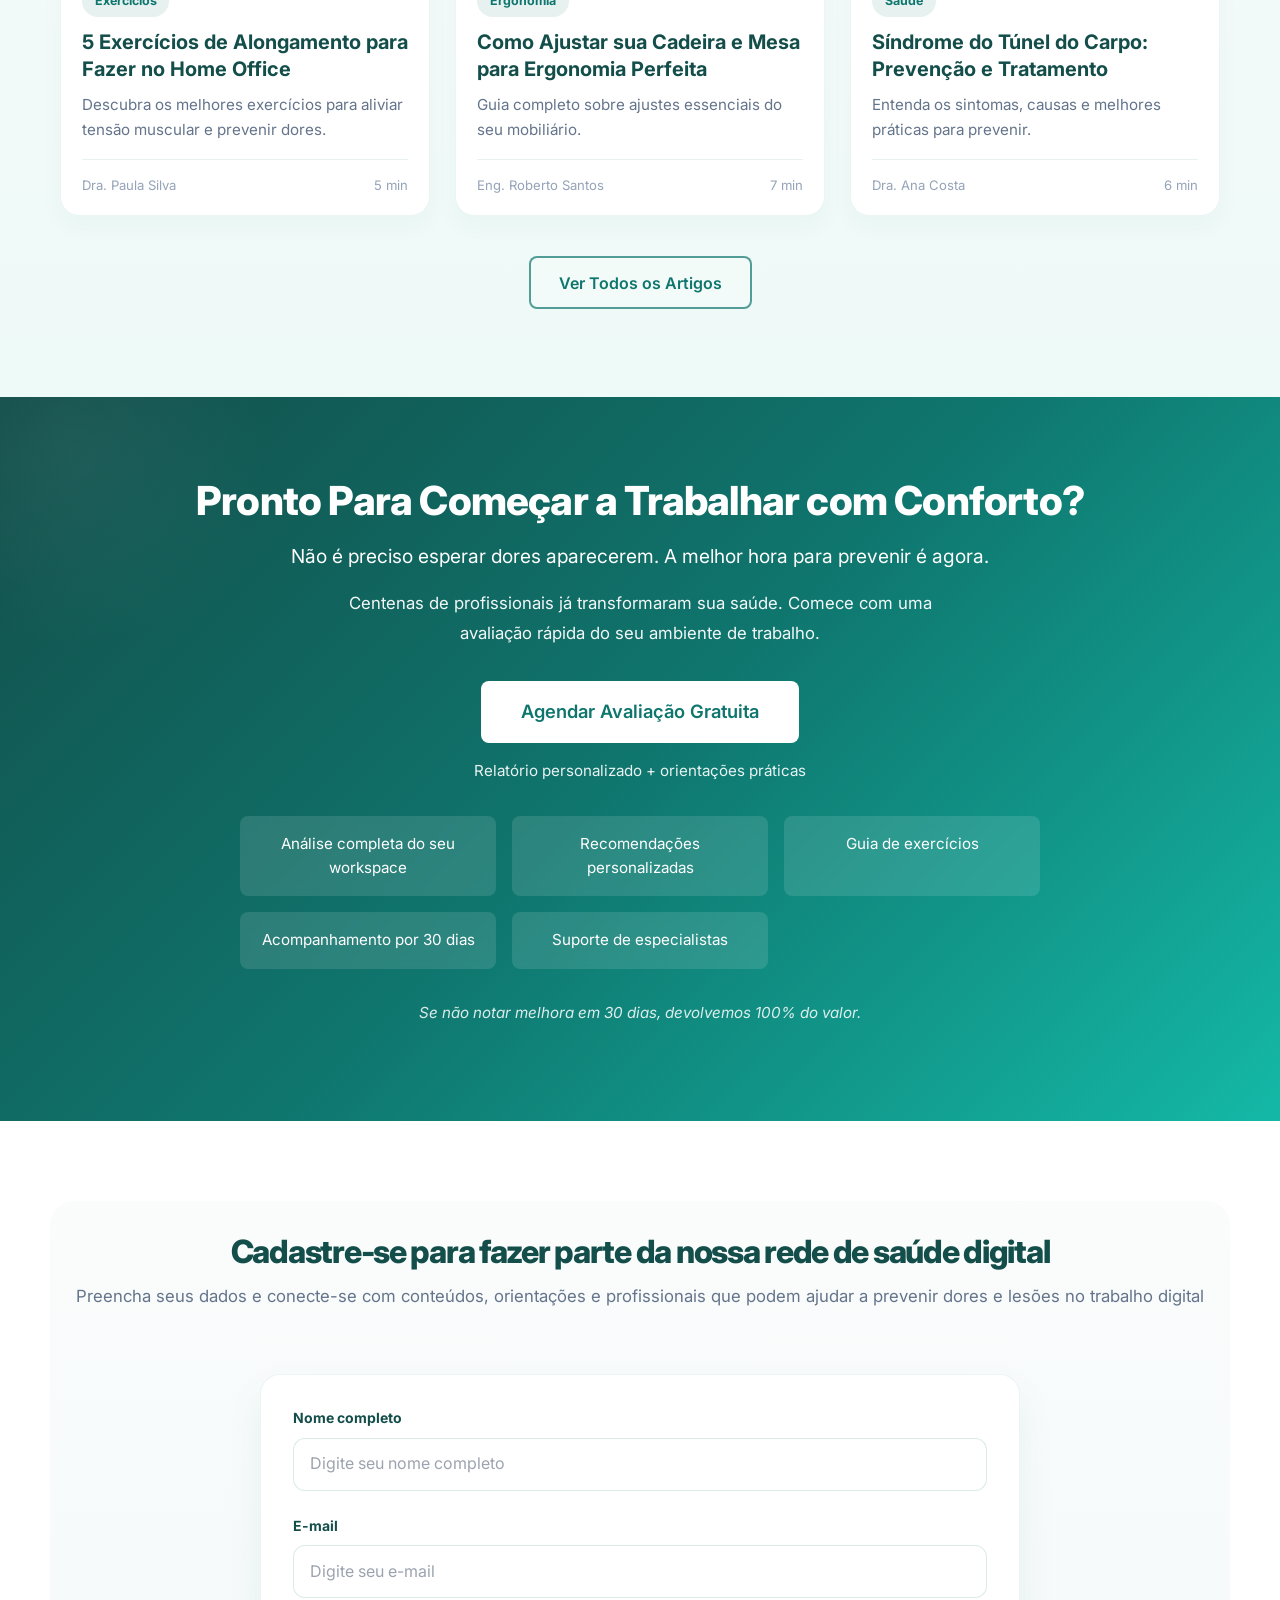
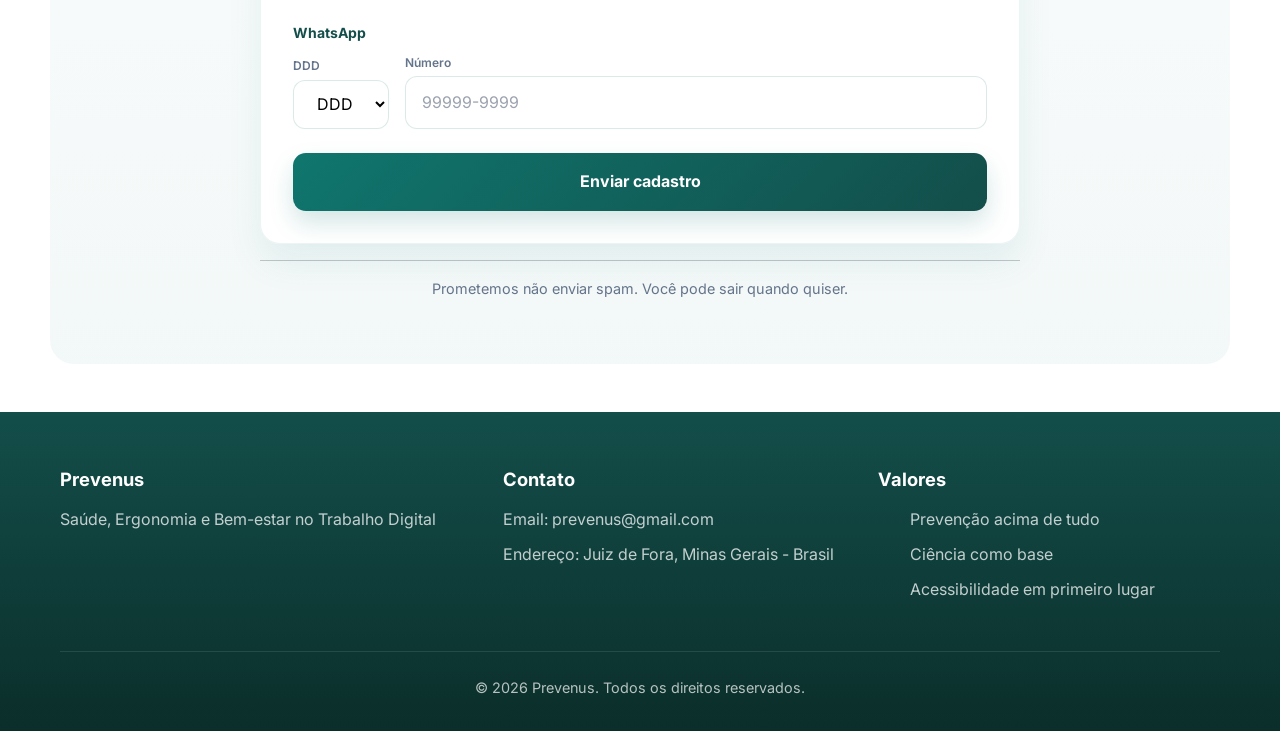
==== commit c6820184: "Update footer blog e index.html" ====
--- a/index.html
+++ b/index.html
@@ -479,6 +479,11 @@
                     <p>Saúde, Ergonomia e Bem-estar no Trabalho Digital</p>
                 </div>
                 <div class="footer-section">
+                    <h3>Contato</h3>
+                    <p>Email: prevenus@gmail.com</p>
+                    <p>Endereço: Juiz de Fora, Minas Gerais - Brasil</p>
+                </div>
+                <div class="footer-section">
                     <h3>Valores</h3>
                     <ul>
                         <li>Prevenção acima de tudo</li>
@@ -486,15 +491,9 @@
                         <li>Acessibilidade em primeiro lugar</li>
                     </ul>
                 </div>
-                <div class="footer-section footer-section-contact">
-                    <h3>Contato</h3>
-                    <p>Email: prevenus@gmail.com</p>
-                    <p>Instagram: @prevenus</p>
-                    <p>Endereço: Brasil</p>
-                </div>
             </div>
             <div class="footer-bottom">
-                <p>&copy; 2024 Prevenus. Todos os direitos reservados.</p>
+                <p>&copy; 2026 Prevenus. Todos os direitos reservados.</p>
             </div>
         </div>
     </footer>
